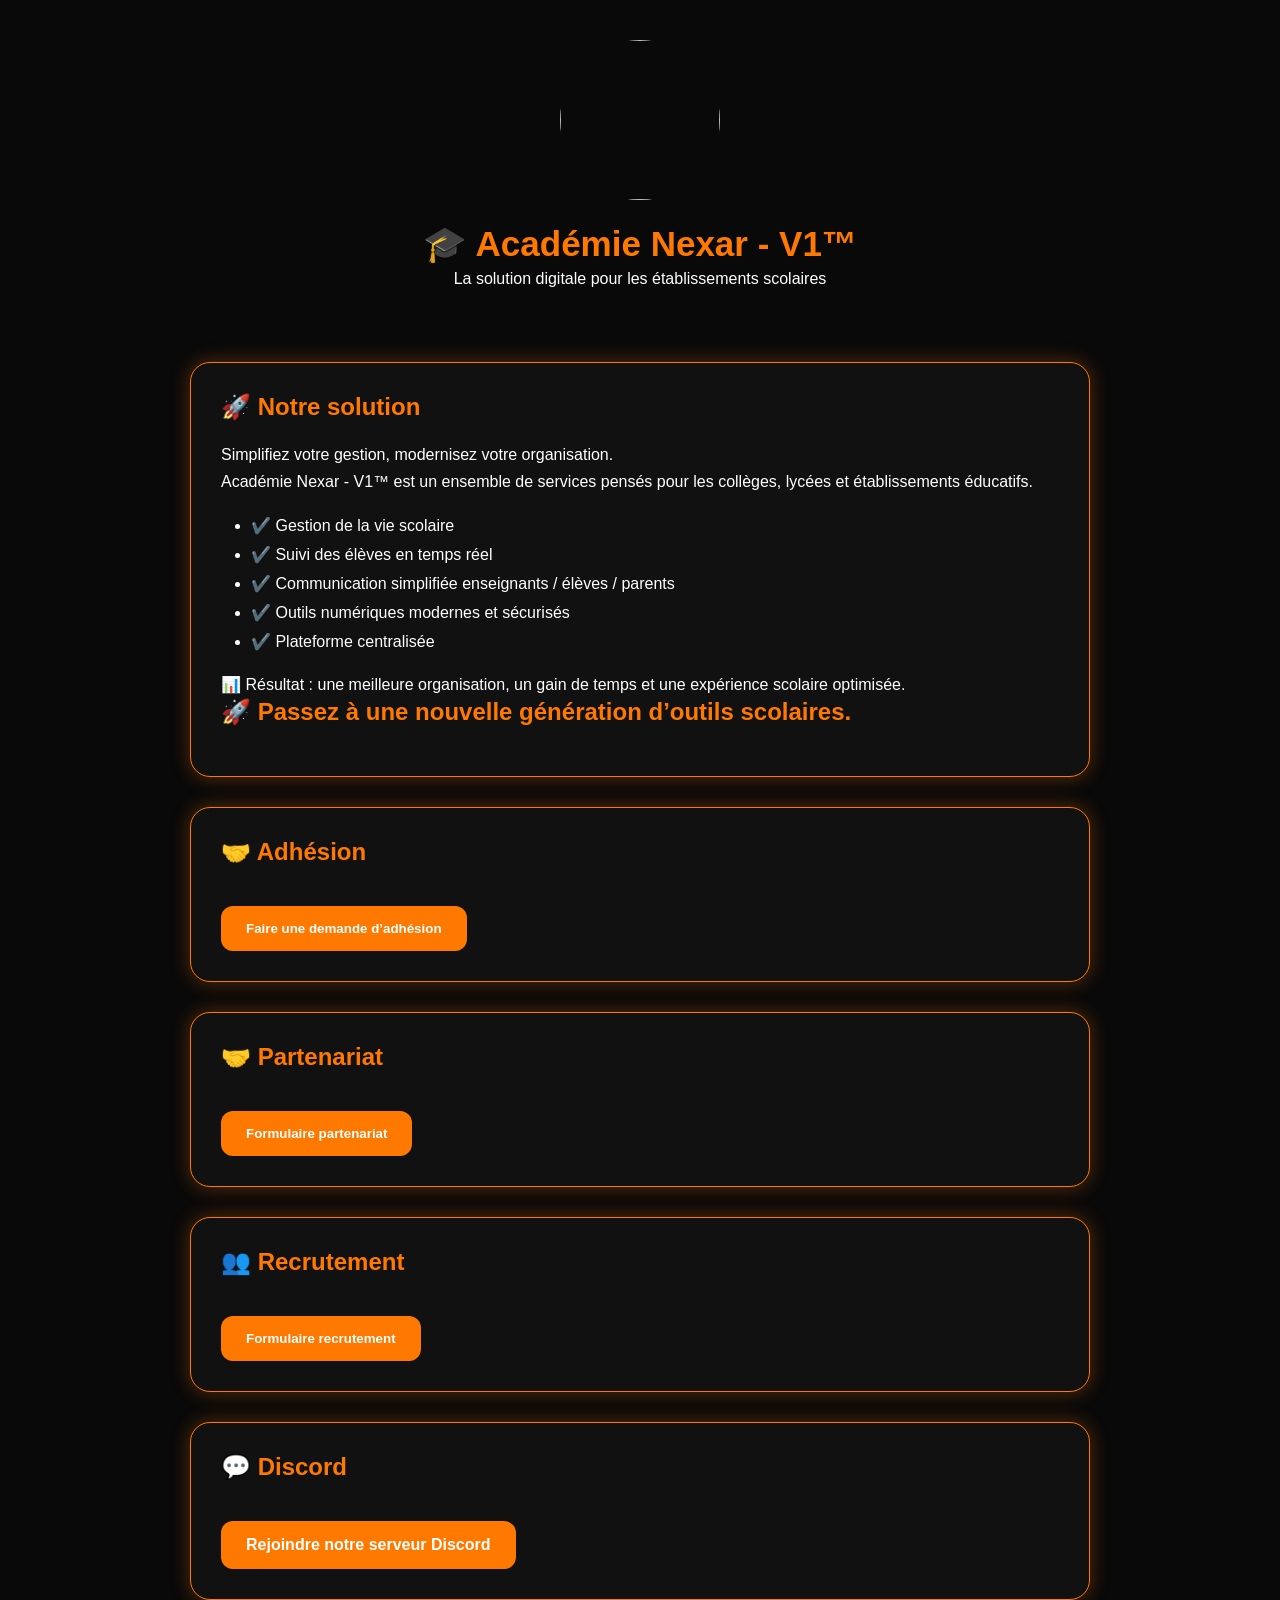
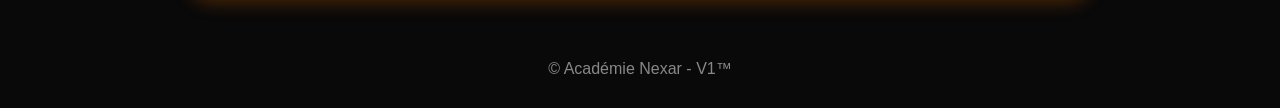
==== index.html @ 2587f5e1 "Add index.html for Académie Nexar website Initial commit of the index.html file for Académie Nexar." ====
<!DOCTYPE html>
<html lang="fr">
<head>
<meta charset="UTF-8">
<meta name="viewport" content="width=device-width, initial-scale=1.0">

<title>Académie Nexar - V1™️</title>

<style>

*{
    margin:0;
    padding:0;
    box-sizing:border-box;
    font-family:Arial, sans-serif;
}

body{
    background:#090909;
    color:white;
}


/* HEADER */

header{
    text-align:center;
    padding:40px 20px;
}

.logo{
    width:160px;
    height:160px;
    object-fit:contain;
    border-radius:50%;
    transition:0.4s;
}

.logo:hover{
    transform:scale(1.1) rotate(5deg);
}

h1{
    color:#ff7900;
    margin-top:20px;
    font-size:35px;
}


/* SECTIONS */

section{
    max-width:900px;
    margin:30px auto;
    background:#111;
    border:1px solid #ff7900;
    border-radius:20px;
    padding:30px;
    box-shadow:0 0 20px #ff790055;
    transition:0.4s;
}

section:hover{
    transform:translateY(-5px);
    box-shadow:0 0 30px #ff7900;
}


h2{
    color:#ff7900;
    margin-bottom:20px;
}


p{
    line-height:1.7;
}


ul{
    margin:20px;
}

li{
    margin:10px;
}


/* BOUTONS */

button,a.btn{
    display:inline-block;
    margin-top:20px;
    background:#ff7900;
    color:white;
    padding:15px 25px;
    border-radius:12px;
    border:none;
    cursor:pointer;
    text-decoration:none;
    font-weight:bold;
    transition:0.3s;
}


button:hover,a.btn:hover{
    background:white;
    color:#ff7900;
    transform:scale(1.05);
}


/* FORMULAIRES */

.formulaire{
    display:none;
    background:#181818;
    padding:25px;
    border-radius:15px;
    margin-top:20px;
}


input,textarea{
    width:100%;
    padding:12px;
    margin:8px 0;
    border-radius:8px;
    border:none;
}


label{
    display:block;
    margin:10px 0;
}


footer{
    text-align:center;
    padding:30px;
    color:#888;
}

</style>

<script>

function ouvrir(id){
    let f=document.getElementById(id);

    if(f.style.display==="block"){
        f.style.display="none";
    }
    else{
        f.style.display="block";
    }
}


</script>

</head>


<body>


<header>

<img class="logo" src="logo.png">

<h1>🎓 Académie Nexar - V1™️</h1>

<p>
La solution digitale pour les établissements scolaires
</p>

</header>



<section>

<h2>🚀 Notre solution</h2>

<p>
Simplifiez votre gestion, modernisez votre organisation.
</p>

<p>
Académie Nexar - V1™️ est un ensemble de services pensés pour les collèges,
lycées et établissements éducatifs.
</p>


<ul>

<li>✔️ Gestion de la vie scolaire</li>

<li>✔️ Suivi des élèves en temps réel</li>

<li>✔️ Communication simplifiée enseignants / élèves / parents</li>

<li>✔️ Outils numériques modernes et sécurisés</li>

<li>✔️ Plateforme centralisée</li>

</ul>


<p>
📊 Résultat : une meilleure organisation, un gain de temps et une expérience scolaire optimisée.
</p>


<h2>
🚀 Passez à une nouvelle génération d’outils scolaires.
</h2>


</section>



<section>

<h2>🤝 Adhésion</h2>

<button onclick="ouvrir('adhesion')">
Faire une demande d’adhésion
</button>


<div id="adhesion" class="formulaire">


<h3>Formulaire d’adhésion</h3>


<label><input type="checkbox"> Avez-vous une équipe de direction complète et mature ?</label>

<label><input type="checkbox"> Le serveur est bien structuré (rôles, salons, catégories) ?</label>

<label><input type="checkbox"> Avez-vous minimum 20 membres hors-bots ?</label>

<label><input type="checkbox"> Êtes-vous prêt à tenir un collège actif ?</label>

<label><input type="checkbox"> Acceptez-vous de signer un contrat ?</label>


<input placeholder="Nom de l’établissement">

<input placeholder="Nom de l’owner">

<input placeholder="Type d’établissement">

<input placeholder="Service souhaité">

<input placeholder="Pseudo Discord">


<button>
Envoyer la demande
</button>


</div>

</section>




<section>

<h2>🤝 Partenariat</h2>


<button onclick="ouvrir('partenariat')">
Formulaire partenariat
</button>


<div id="partenariat" class="formulaire">


<input placeholder="Nom de l’établissement">

<input placeholder="Nombre de membres">

<input placeholder="Type de ping">

<input placeholder="Lien du serveur">

<input placeholder="Pseudo Discord">


<button>
Envoyer
</button>


</div>

</section>




<section>

<h2>👥 Recrutement</h2>


<button onclick="ouvrir('recrutement')">
Formulaire recrutement
</button>


<div id="recrutement" class="formulaire">


<textarea placeholder="Pourquoi notre académie et pas une autre ?"></textarea>


<input placeholder="Poste souhaité">


<textarea placeholder="Vos motivations"></textarea>


<input placeholder="Pseudo Discord">


<label>
<input type="checkbox">
J’accepte de ne pas sans cesse demander "où en est ma demande"
</label>


<button>
Envoyer
</button>


</div>

</section>




<section>

<h2>💬 Discord</h2>

<a class="btn" href="https://discord.gg/2ywmXFAw8h">
Rejoindre notre serveur Discord
</a>


</section>



<footer>

© Académie Nexar - V1™️

</footer>


</body>
</html>
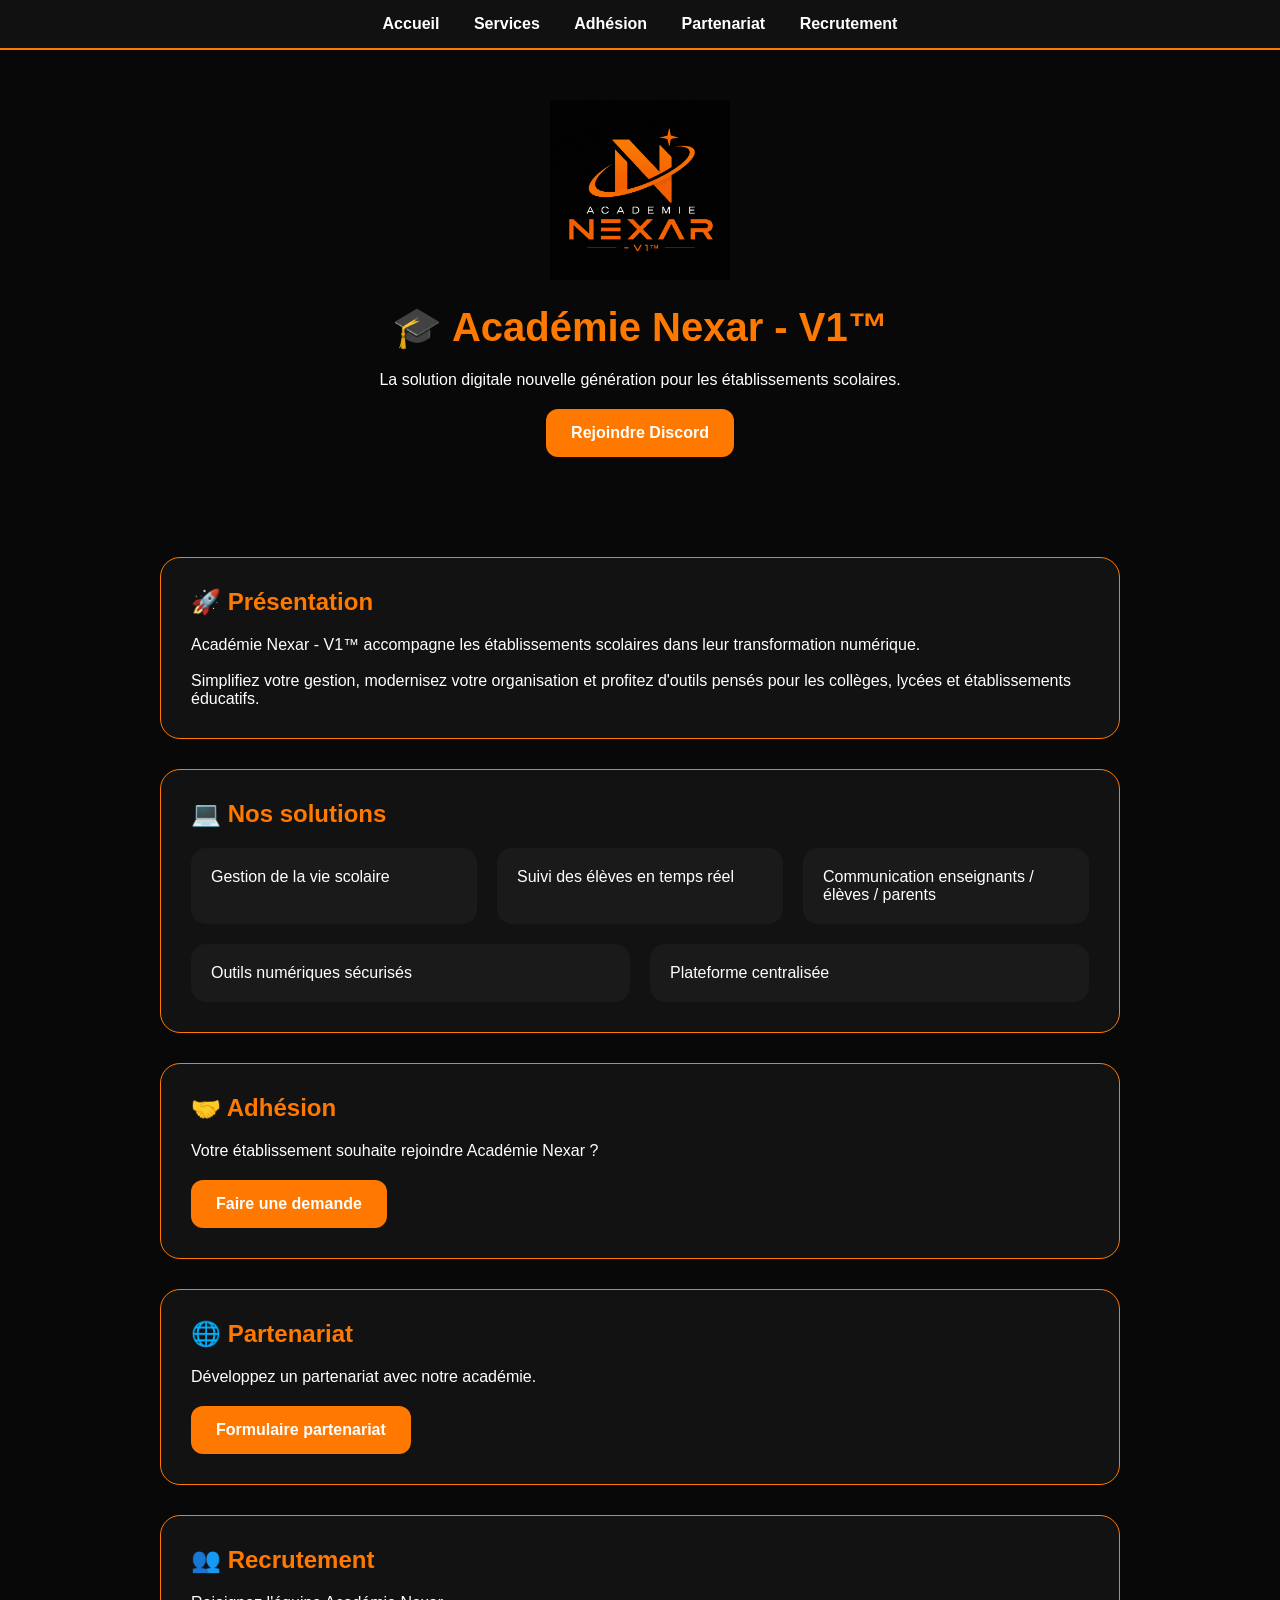
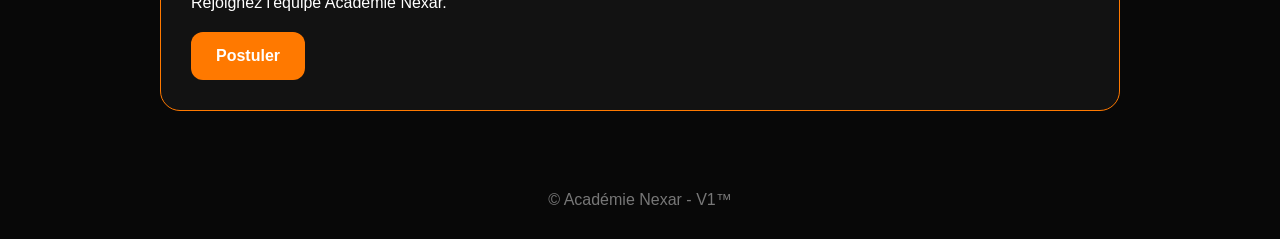
==== commit 01c51a0e: "Update index.html" ====
--- a/index.html
+++ b/index.html
@@ -9,358 +9,394 @@
 <style>
 
 *{
-    margin:0;
-    padding:0;
-    box-sizing:border-box;
-    font-family:Arial, sans-serif;
+margin:0;
+padding:0;
+box-sizing:border-box;
+font-family:Arial, Helvetica, sans-serif;
 }
 
 body{
-    background:#090909;
-    color:white;
-}
+background:#080808;
+color:white;
+}
+
+
+/* NAVIGATION */
+
+nav{
+position:sticky;
+top:0;
+background:#111;
+padding:15px;
+text-align:center;
+border-bottom:2px solid #ff7900;
+z-index:10;
+}
+
+nav a{
+color:white;
+text-decoration:none;
+margin:0 15px;
+font-weight:bold;
+transition:.3s;
+}
+
+nav a:hover{
+color:#ff7900;
+}
+
 
 
 /* HEADER */
 
 header{
-    text-align:center;
-    padding:40px 20px;
-}
+text-align:center;
+padding:50px 20px;
+}
+
 
 .logo{
-    width:160px;
-    height:160px;
-    object-fit:contain;
-    border-radius:50%;
-    transition:0.4s;
-}
+width:180px;
+transition:.4s;
+}
+
 
 .logo:hover{
-    transform:scale(1.1) rotate(5deg);
-}
+transform:scale(1.1) rotate(5deg);
+}
+
 
 h1{
-    color:#ff7900;
-    margin-top:20px;
-    font-size:35px;
-}
-
-
-/* SECTIONS */
-
-section{
-    max-width:900px;
-    margin:30px auto;
-    background:#111;
-    border:1px solid #ff7900;
-    border-radius:20px;
-    padding:30px;
-    box-shadow:0 0 20px #ff790055;
-    transition:0.4s;
-}
-
-section:hover{
-    transform:translateY(-5px);
-    box-shadow:0 0 30px #ff7900;
+color:#ff7900;
+font-size:40px;
+margin:20px;
+}
+
+
+.orange{
+color:#ff7900;
+}
+
+
+
+/* BLOCS */
+
+
+.container{
+max-width:1000px;
+margin:auto;
+padding:20px;
+}
+
+
+.card{
+
+background:#121212;
+border:1px solid #ff7900;
+border-radius:20px;
+padding:30px;
+margin:30px 0;
+transition:.4s;
+
+}
+
+
+.card:hover{
+
+transform:translateY(-8px);
+box-shadow:0 0 25px #ff7900;
+
 }
 
 
 h2{
-    color:#ff7900;
-    margin-bottom:20px;
-}
-
-
-p{
-    line-height:1.7;
+
+color:#ff7900;
+margin-bottom:20px;
+
 }
 
 
 ul{
-    margin:20px;
-}
+
+margin-left:20px;
+
+}
+
 
 li{
-    margin:10px;
-}
+
+margin:12px;
+
+}
+
+
+
+/* SERVICES */
+
+.services{
+
+display:flex;
+flex-wrap:wrap;
+gap:20px;
+
+}
+
+
+.service{
+
+flex:1;
+min-width:220px;
+background:#1a1a1a;
+padding:20px;
+border-radius:15px;
+transition:.3s;
+
+}
+
+
+.service:hover{
+
+background:#ff7900;
+color:white;
+transform:scale(1.05);
+
+}
+
 
 
 /* BOUTONS */
 
-button,a.btn{
-    display:inline-block;
-    margin-top:20px;
-    background:#ff7900;
-    color:white;
-    padding:15px 25px;
-    border-radius:12px;
-    border:none;
-    cursor:pointer;
-    text-decoration:none;
-    font-weight:bold;
-    transition:0.3s;
-}
-
-
-button:hover,a.btn:hover{
-    background:white;
-    color:#ff7900;
-    transform:scale(1.05);
-}
-
-
-/* FORMULAIRES */
-
-.formulaire{
-    display:none;
-    background:#181818;
-    padding:25px;
-    border-radius:15px;
-    margin-top:20px;
-}
-
-
-input,textarea{
-    width:100%;
-    padding:12px;
-    margin:8px 0;
-    border-radius:8px;
-    border:none;
-}
-
-
-label{
-    display:block;
-    margin:10px 0;
-}
+.btn{
+
+display:inline-block;
+background:#ff7900;
+color:white;
+padding:15px 25px;
+border-radius:12px;
+text-decoration:none;
+margin-top:20px;
+font-weight:bold;
+transition:.3s;
+
+}
+
+
+.btn:hover{
+
+background:white;
+color:#ff7900;
+transform:scale(1.08);
+
+}
+
 
 
 footer{
-    text-align:center;
-    padding:30px;
-    color:#888;
-}
+
+text-align:center;
+padding:30px;
+color:#777;
+
+}
+
 
 </style>
 
-<script>
-
-function ouvrir(id){
-    let f=document.getElementById(id);
-
-    if(f.style.display==="block"){
-        f.style.display="none";
-    }
-    else{
-        f.style.display="block";
-    }
-}
-
-
-</script>
-
 </head>
 
 
 <body>
 
 
-<header>
+<nav>
+
+<a href="#accueil">Accueil</a>
+
+<a href="#services">Services</a>
+
+<a href="#adhesion">Adhésion</a>
+
+<a href="#partenariat">Partenariat</a>
+
+<a href="#recrutement">Recrutement</a>
+
+</nav>
+
+
+
+<header id="accueil">
+
 
 <img class="logo" src="logo.png">
 
-<h1>🎓 Académie Nexar - V1™️</h1>
-
-<p>
-La solution digitale pour les établissements scolaires
-</p>
+
+<h1>
+🎓 Académie Nexar - V1™️
+</h1>
+
+
+<p>
+La solution digitale nouvelle génération pour les établissements scolaires.
+</p>
+
+
+<a class="btn" href="https://discord.gg/2ywmXFAw8h">
+Rejoindre Discord
+</a>
+
 
 </header>
 
 
 
-<section>
-
-<h2>🚀 Notre solution</h2>
-
-<p>
-Simplifiez votre gestion, modernisez votre organisation.
-</p>
-
-<p>
-Académie Nexar - V1™️ est un ensemble de services pensés pour les collèges,
-lycées et établissements éducatifs.
-</p>
-
-
-<ul>
-
-<li>✔️ Gestion de la vie scolaire</li>
-
-<li>✔️ Suivi des élèves en temps réel</li>
-
-<li>✔️ Communication simplifiée enseignants / élèves / parents</li>
-
-<li>✔️ Outils numériques modernes et sécurisés</li>
-
-<li>✔️ Plateforme centralisée</li>
-
-</ul>
-
-
-<p>
-📊 Résultat : une meilleure organisation, un gain de temps et une expérience scolaire optimisée.
-</p>
+<div class="container">
+
+
+
+<section class="card">
 
 
 <h2>
-🚀 Passez à une nouvelle génération d’outils scolaires.
+🚀 Présentation
 </h2>
 
 
+<p>
+Académie Nexar - V1™️ accompagne les établissements scolaires
+dans leur transformation numérique.
+</p>
+
+<br>
+
+<p>
+Simplifiez votre gestion, modernisez votre organisation et profitez
+d'outils pensés pour les collèges, lycées et établissements éducatifs.
+</p>
+
+
 </section>
 
 
 
-<section>
-
-<h2>🤝 Adhésion</h2>
-
-<button onclick="ouvrir('adhesion')">
-Faire une demande d’adhésion
-</button>
-
-
-<div id="adhesion" class="formulaire">
-
-
-<h3>Formulaire d’adhésion</h3>
-
-
-<label><input type="checkbox"> Avez-vous une équipe de direction complète et mature ?</label>
-
-<label><input type="checkbox"> Le serveur est bien structuré (rôles, salons, catégories) ?</label>
-
-<label><input type="checkbox"> Avez-vous minimum 20 membres hors-bots ?</label>
-
-<label><input type="checkbox"> Êtes-vous prêt à tenir un collège actif ?</label>
-
-<label><input type="checkbox"> Acceptez-vous de signer un contrat ?</label>
-
-
-<input placeholder="Nom de l’établissement">
-
-<input placeholder="Nom de l’owner">
-
-<input placeholder="Type d’établissement">
-
-<input placeholder="Service souhaité">
-
-<input placeholder="Pseudo Discord">
-
-
-<button>
-Envoyer la demande
-</button>
-
-
-</div>
+
+
+<section class="card" id="services">
+
+
+<h2>
+💻 Nos solutions
+</h2>
+
+
+<div class="services">
+
+
+<div class="service">
+Gestion de la vie scolaire
+</div>
+
+
+<div class="service">
+Suivi des élèves en temps réel
+</div>
+
+
+<div class="service">
+Communication enseignants / élèves / parents
+</div>
+
+
+<div class="service">
+Outils numériques sécurisés
+</div>
+
+
+<div class="service">
+Plateforme centralisée
+</div>
+
+
+</div>
+
 
 </section>
 
 
 
 
-<section>
-
-<h2>🤝 Partenariat</h2>
-
-
-<button onclick="ouvrir('partenariat')">
+
+<section class="card" id="adhesion">
+
+
+<h2>
+🤝 Adhésion
+</h2>
+
+
+<p>
+Votre établissement souhaite rejoindre Académie Nexar ?
+</p>
+
+
+<a class="btn" href="#">
+Faire une demande
+</a>
+
+
+</section>
+
+
+
+
+
+<section class="card" id="partenariat">
+
+
+<h2>
+🌐 Partenariat
+</h2>
+
+
+<p>
+Développez un partenariat avec notre académie.
+</p>
+
+
+<a class="btn" href="#">
 Formulaire partenariat
-</button>
-
-
-<div id="partenariat" class="formulaire">
-
-
-<input placeholder="Nom de l’établissement">
-
-<input placeholder="Nombre de membres">
-
-<input placeholder="Type de ping">
-
-<input placeholder="Lien du serveur">
-
-<input placeholder="Pseudo Discord">
-
-
-<button>
-Envoyer
-</button>
-
-
-</div>
+</a>
+
 
 </section>
 
 
 
 
-<section>
-
-<h2>👥 Recrutement</h2>
-
-
-<button onclick="ouvrir('recrutement')">
-Formulaire recrutement
-</button>
-
-
-<div id="recrutement" class="formulaire">
-
-
-<textarea placeholder="Pourquoi notre académie et pas une autre ?"></textarea>
-
-
-<input placeholder="Poste souhaité">
-
-
-<textarea placeholder="Vos motivations"></textarea>
-
-
-<input placeholder="Pseudo Discord">
-
-
-<label>
-<input type="checkbox">
-J’accepte de ne pas sans cesse demander "où en est ma demande"
-</label>
-
-
-<button>
-Envoyer
-</button>
-
-
-</div>
+
+<section class="card" id="recrutement">
+
+
+<h2>
+👥 Recrutement
+</h2>
+
+
+<p>
+Rejoignez l'équipe Académie Nexar.
+</p>
+
+
+<a class="btn" href="#">
+Postuler
+</a>
+
 
 </section>
 
 
 
-
-<section>
-
-<h2>💬 Discord</h2>
-
-<a class="btn" href="https://discord.gg/2ywmXFAw8h">
-Rejoindre notre serveur Discord
-</a>
-
-
-</section>
+</div>
 
 
 
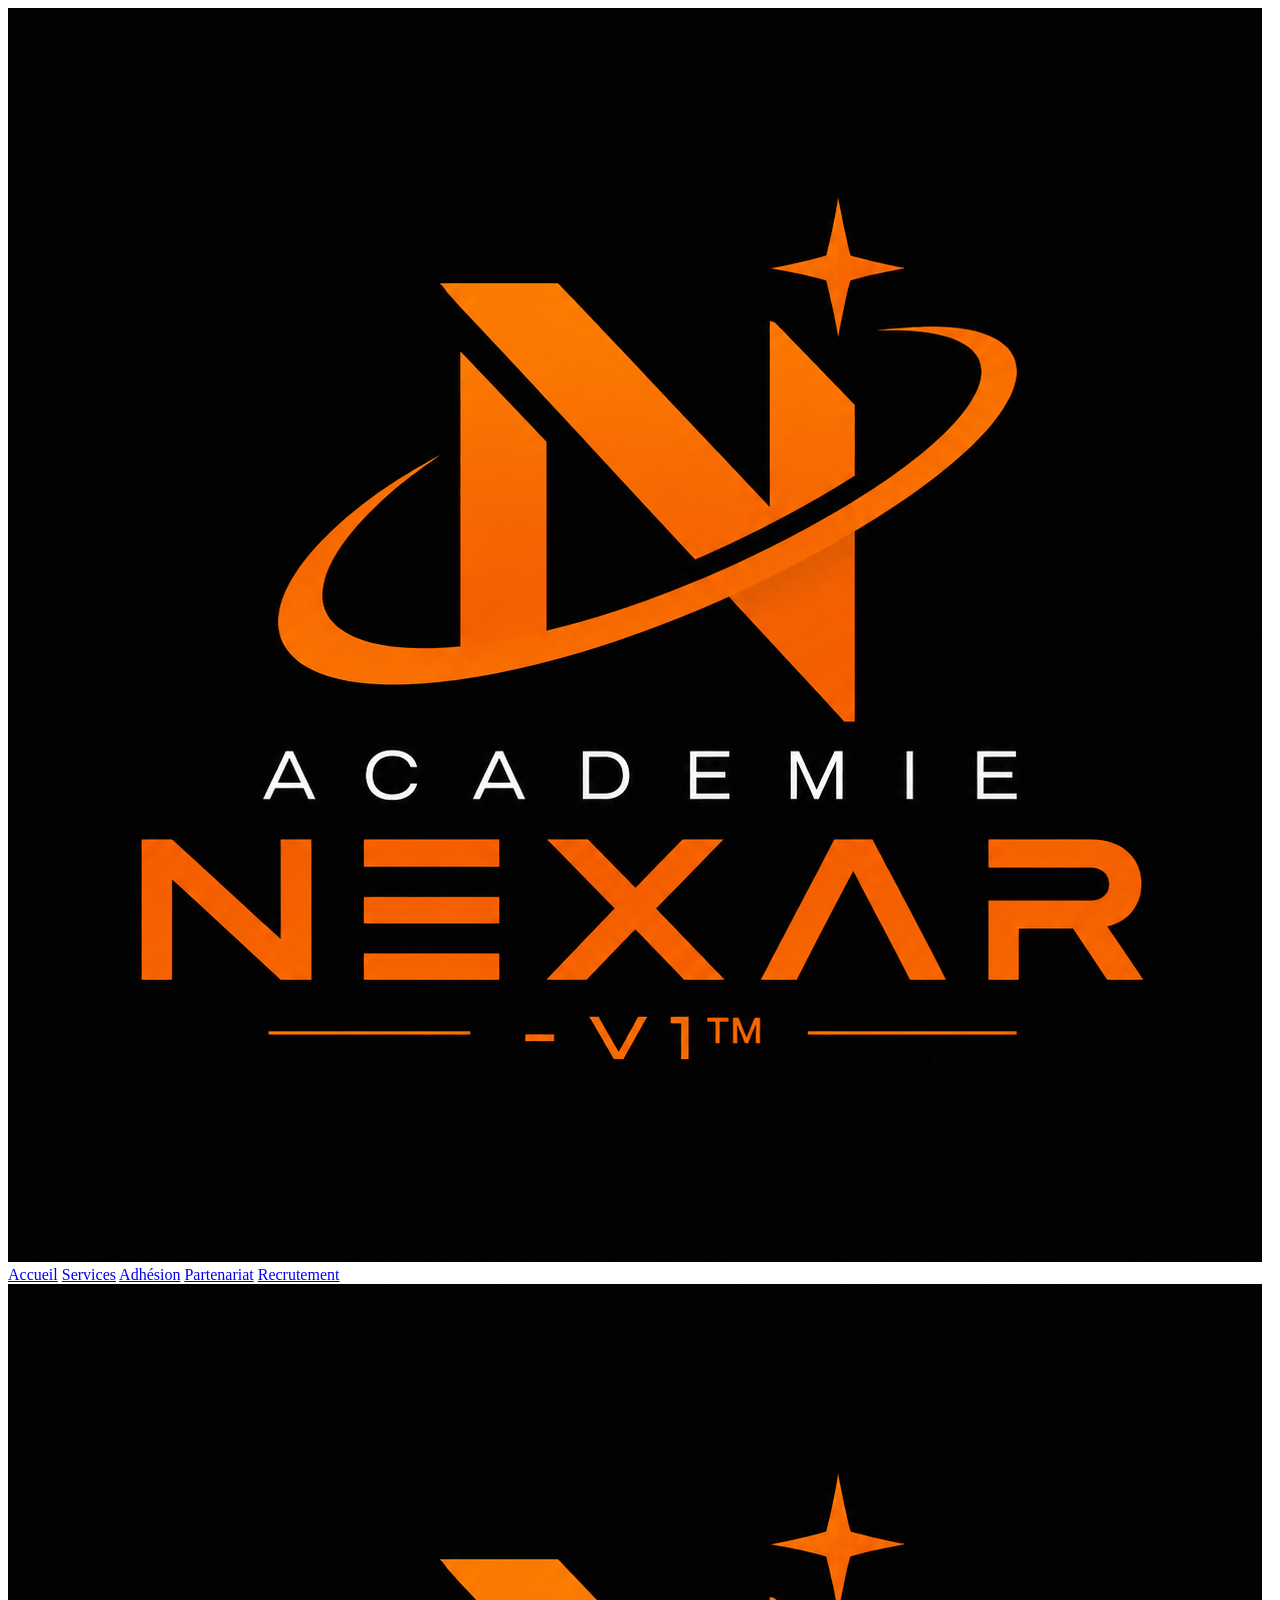
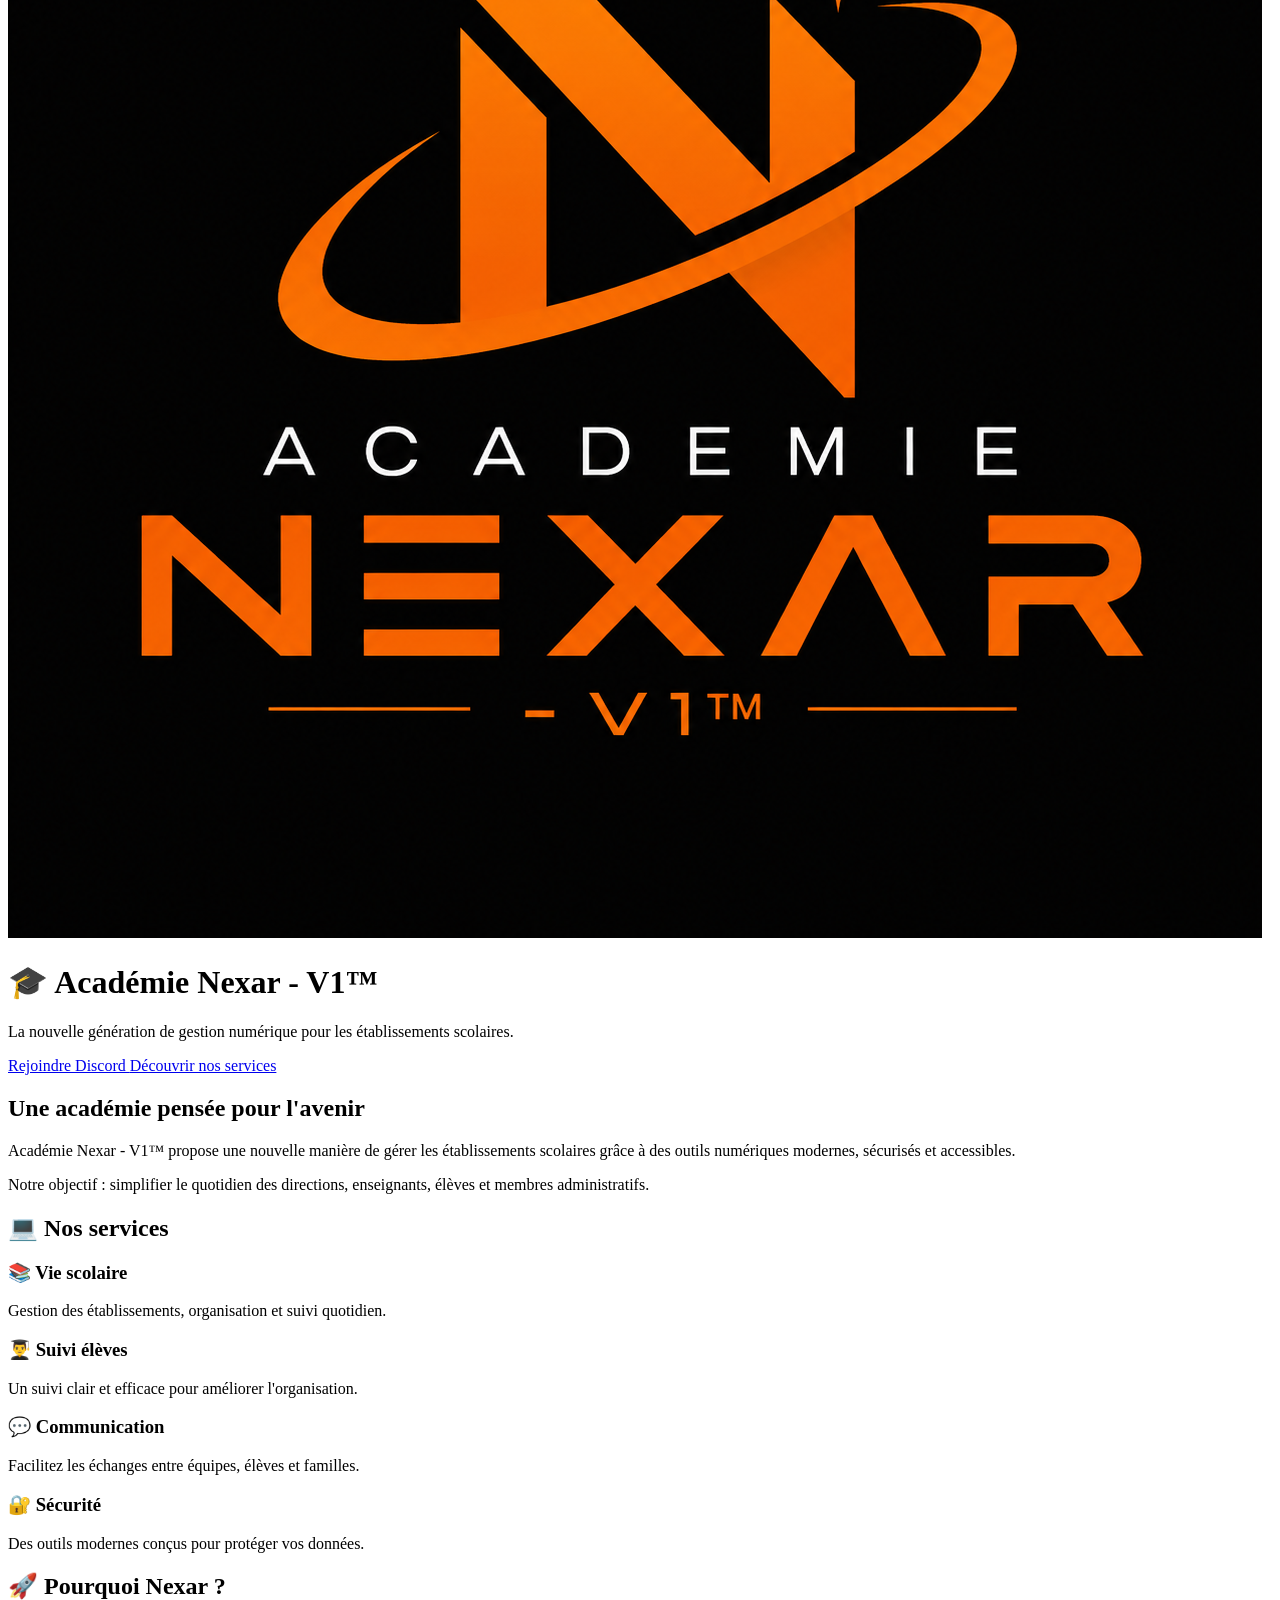
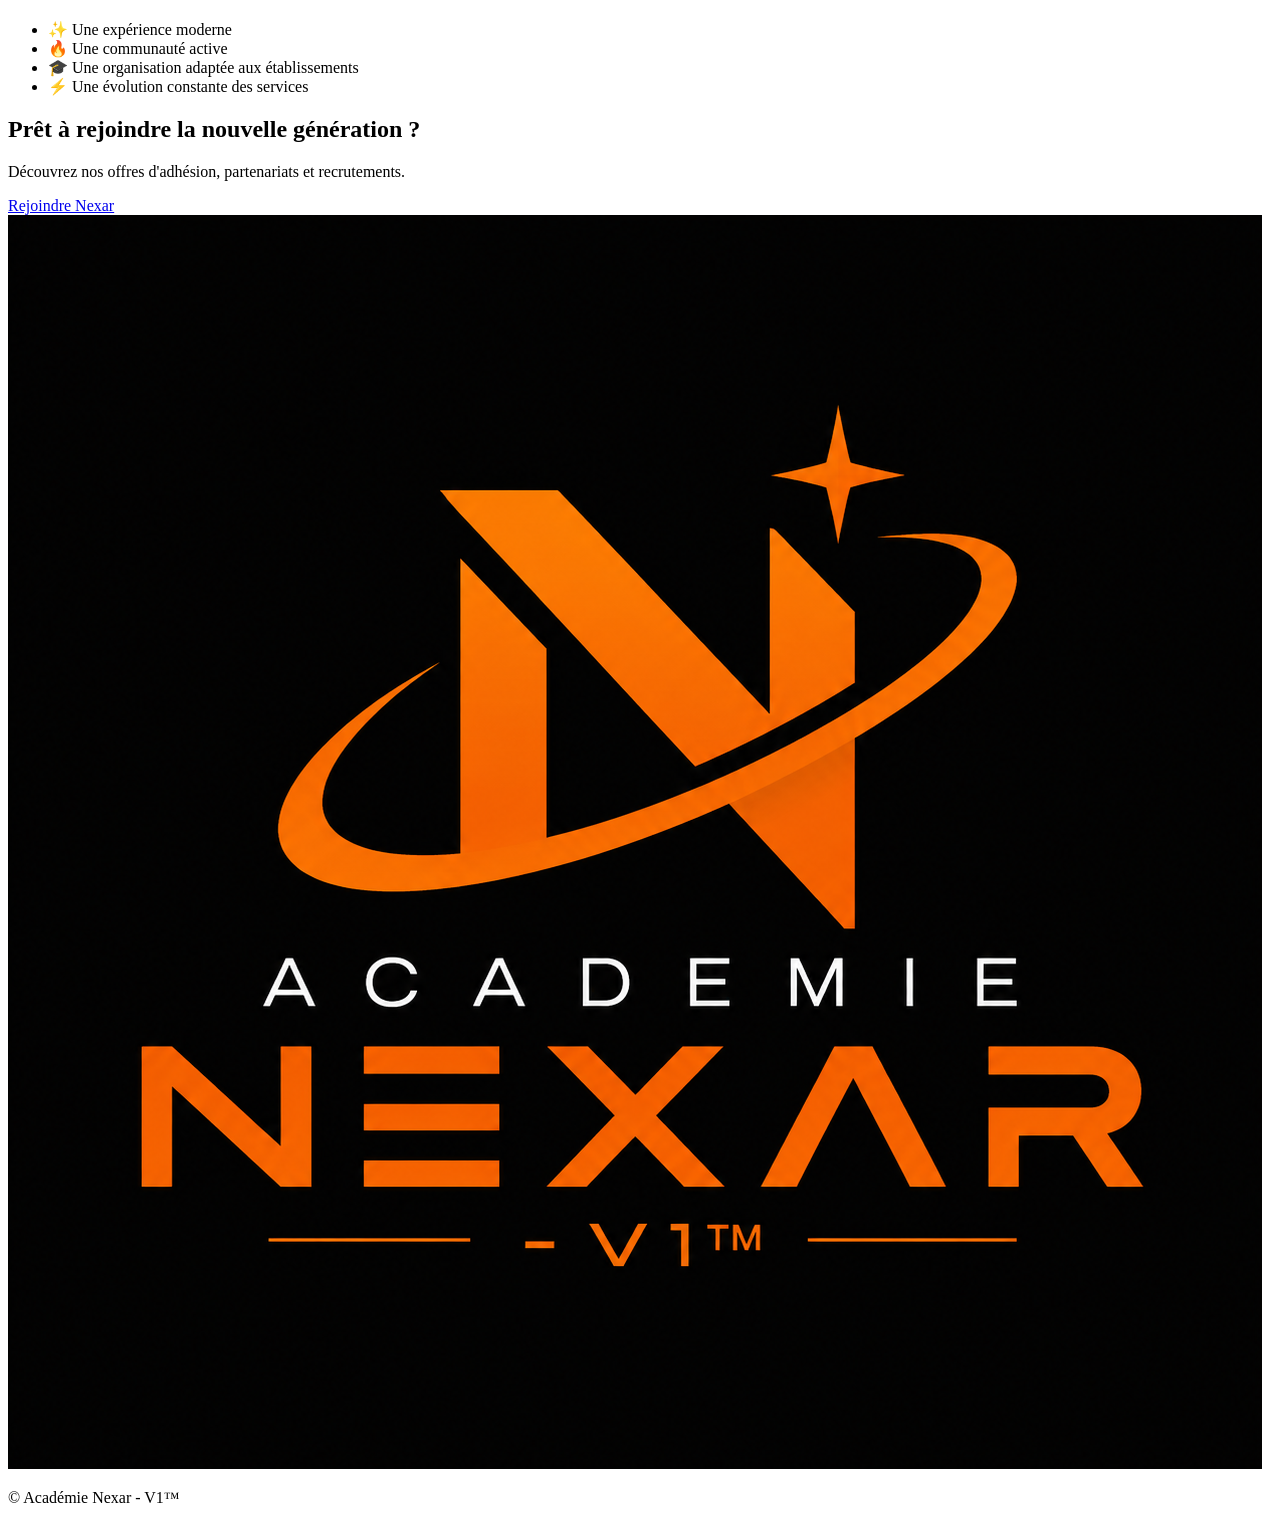
==== commit 59d87169: "Update index.html" ====
--- a/index.html
+++ b/index.html
@@ -1,207 +1,14 @@
 <!DOCTYPE html>
 <html lang="fr">
+
 <head>
+
 <meta charset="UTF-8">
 <meta name="viewport" content="width=device-width, initial-scale=1.0">
 
 <title>Académie Nexar - V1™️</title>
 
-<style>
-
-*{
-margin:0;
-padding:0;
-box-sizing:border-box;
-font-family:Arial, Helvetica, sans-serif;
-}
-
-body{
-background:#080808;
-color:white;
-}
-
-
-/* NAVIGATION */
-
-nav{
-position:sticky;
-top:0;
-background:#111;
-padding:15px;
-text-align:center;
-border-bottom:2px solid #ff7900;
-z-index:10;
-}
-
-nav a{
-color:white;
-text-decoration:none;
-margin:0 15px;
-font-weight:bold;
-transition:.3s;
-}
-
-nav a:hover{
-color:#ff7900;
-}
-
-
-
-/* HEADER */
-
-header{
-text-align:center;
-padding:50px 20px;
-}
-
-
-.logo{
-width:180px;
-transition:.4s;
-}
-
-
-.logo:hover{
-transform:scale(1.1) rotate(5deg);
-}
-
-
-h1{
-color:#ff7900;
-font-size:40px;
-margin:20px;
-}
-
-
-.orange{
-color:#ff7900;
-}
-
-
-
-/* BLOCS */
-
-
-.container{
-max-width:1000px;
-margin:auto;
-padding:20px;
-}
-
-
-.card{
-
-background:#121212;
-border:1px solid #ff7900;
-border-radius:20px;
-padding:30px;
-margin:30px 0;
-transition:.4s;
-
-}
-
-
-.card:hover{
-
-transform:translateY(-8px);
-box-shadow:0 0 25px #ff7900;
-
-}
-
-
-h2{
-
-color:#ff7900;
-margin-bottom:20px;
-
-}
-
-
-ul{
-
-margin-left:20px;
-
-}
-
-
-li{
-
-margin:12px;
-
-}
-
-
-
-/* SERVICES */
-
-.services{
-
-display:flex;
-flex-wrap:wrap;
-gap:20px;
-
-}
-
-
-.service{
-
-flex:1;
-min-width:220px;
-background:#1a1a1a;
-padding:20px;
-border-radius:15px;
-transition:.3s;
-
-}
-
-
-.service:hover{
-
-background:#ff7900;
-color:white;
-transform:scale(1.05);
-
-}
-
-
-
-/* BOUTONS */
-
-.btn{
-
-display:inline-block;
-background:#ff7900;
-color:white;
-padding:15px 25px;
-border-radius:12px;
-text-decoration:none;
-margin-top:20px;
-font-weight:bold;
-transition:.3s;
-
-}
-
-
-.btn:hover{
-
-background:white;
-color:#ff7900;
-transform:scale(1.08);
-
-}
-
-
-
-footer{
-
-text-align:center;
-padding:30px;
-color:#777;
-
-}
-
-
-</style>
+<link rel="stylesheet" href="style.css">
 
 </head>
 
@@ -209,203 +16,270 @@
 <body>
 
 
+<div class="background"></div>
+
+
+
 <nav>
 
-<a href="#accueil">Accueil</a>
-
+<div class="nav-logo">
+<img src="logo.png">
+</div>
+
+
+<div class="links">
+
+<a href="index.html">Accueil</a>
 <a href="#services">Services</a>
-
-<a href="#adhesion">Adhésion</a>
-
-<a href="#partenariat">Partenariat</a>
-
-<a href="#recrutement">Recrutement</a>
+<a href="adhesion.html">Adhésion</a>
+<a href="partenariat.html">Partenariat</a>
+<a href="recrutement.html">Recrutement</a>
+
+</div>
 
 </nav>
 
 
 
-<header id="accueil">
-
-
-<img class="logo" src="logo.png">
+
+<header class="hero">
+
+
+<img class="main-logo" src="logo.png">
 
 
 <h1>
-🎓 Académie Nexar - V1™️
+🎓 Académie <span>Nexar</span> - V1™️
 </h1>
 
 
 <p>
-La solution digitale nouvelle génération pour les établissements scolaires.
-</p>
-
-
-<a class="btn" href="https://discord.gg/2ywmXFAw8h">
+La nouvelle génération de gestion numérique pour les établissements scolaires.
+</p>
+
+
+<div class="buttons">
+
+<a href="https://discord.gg/2ywmXFAw8h" class="button">
 Rejoindre Discord
 </a>
 
 
+<a href="#services" class="button second">
+Découvrir nos services
+</a>
+
+
+</div>
+
+
 </header>
 
 
 
-<div class="container">
-
-
-
-<section class="card">
-
-
-<h2>
-🚀 Présentation
-</h2>
-
-
-<p>
-Académie Nexar - V1™️ accompagne les établissements scolaires
-dans leur transformation numérique.
-</p>
-
-<br>
-
-<p>
-Simplifiez votre gestion, modernisez votre organisation et profitez
-d'outils pensés pour les collèges, lycées et établissements éducatifs.
-</p>
-
-
-</section>
-
-
-
-
-
-<section class="card" id="services">
-
-
-<h2>
-💻 Nos solutions
-</h2>
-
-
-<div class="services">
-
-
-<div class="service">
-Gestion de la vie scolaire
-</div>
-
-
-<div class="service">
-Suivi des élèves en temps réel
-</div>
-
-
-<div class="service">
-Communication enseignants / élèves / parents
-</div>
-
-
-<div class="service">
-Outils numériques sécurisés
-</div>
-
-
-<div class="service">
-Plateforme centralisée
-</div>
-
-
-</div>
-
-
-</section>
-
-
-
-
-
-<section class="card" id="adhesion">
-
-
-<h2>
-🤝 Adhésion
-</h2>
-
-
-<p>
-Votre établissement souhaite rejoindre Académie Nexar ?
-</p>
-
-
-<a class="btn" href="#">
-Faire une demande
+
+
+<section class="presentation reveal">
+
+
+<h2>
+Une académie pensée pour l'avenir
+</h2>
+
+
+<p>
+
+Académie Nexar - V1™️ propose une nouvelle manière
+de gérer les établissements scolaires grâce à des outils numériques modernes,
+sécurisés et accessibles.
+
+</p>
+
+
+<p>
+
+Notre objectif : simplifier le quotidien des directions,
+enseignants, élèves et membres administratifs.
+
+</p>
+
+
+</section>
+
+
+
+
+
+
+
+<section id="services" class="services">
+
+
+<h2>
+💻 Nos services
+</h2>
+
+
+
+<div class="cards">
+
+
+
+<div class="card reveal">
+
+<h3>
+📚 Vie scolaire
+</h3>
+
+<p>
+Gestion des établissements, organisation et suivi quotidien.
+</p>
+
+</div>
+
+
+
+<div class="card reveal">
+
+<h3>
+👨‍🎓 Suivi élèves
+</h3>
+
+<p>
+Un suivi clair et efficace pour améliorer l'organisation.
+</p>
+
+</div>
+
+
+
+
+<div class="card reveal">
+
+<h3>
+💬 Communication
+</h3>
+
+<p>
+Facilitez les échanges entre équipes, élèves et familles.
+</p>
+
+</div>
+
+
+
+
+
+<div class="card reveal">
+
+<h3>
+🔐 Sécurité
+</h3>
+
+<p>
+Des outils modernes conçus pour protéger vos données.
+</p>
+
+</div>
+
+
+
+
+
+</div>
+
+
+</section>
+
+
+
+
+
+
+
+<section class="why reveal">
+
+
+<h2>
+🚀 Pourquoi Nexar ?
+</h2>
+
+
+<ul>
+
+<li>✨ Une expérience moderne</li>
+
+<li>🔥 Une communauté active</li>
+
+<li>🎓 Une organisation adaptée aux établissements</li>
+
+<li>⚡ Une évolution constante des services</li>
+
+</ul>
+
+
+</section>
+
+
+
+
+
+
+
+
+<section class="join reveal">
+
+
+<h2>
+Prêt à rejoindre la nouvelle génération ?
+</h2>
+
+
+<p>
+Découvrez nos offres d'adhésion, partenariats et recrutements.
+</p>
+
+
+<div>
+
+
+<a class="button" href="adhesion.html">
+Rejoindre Nexar
 </a>
 
 
-</section>
-
-
-
-
-
-<section class="card" id="partenariat">
-
-
-<h2>
-🌐 Partenariat
-</h2>
-
-
-<p>
-Développez un partenariat avec notre académie.
-</p>
-
-
-<a class="btn" href="#">
-Formulaire partenariat
-</a>
-
-
-</section>
-
-
-
-
-
-<section class="card" id="recrutement">
-
-
-<h2>
-👥 Recrutement
-</h2>
-
-
-<p>
-Rejoignez l'équipe Académie Nexar.
-</p>
-
-
-<a class="btn" href="#">
-Postuler
-</a>
-
-
-</section>
-
-
-
-</div>
+</div>
+
+
+</section>
+
+
+
+
 
 
 
 <footer>
 
+
+<img src="logo.png">
+
+
+<p>
 © Académie Nexar - V1™️
+</p>
+
 
 </footer>
 
 
+
+
+
+
+<script src="script.js"></script>
+
+
 </body>
+
 </html>
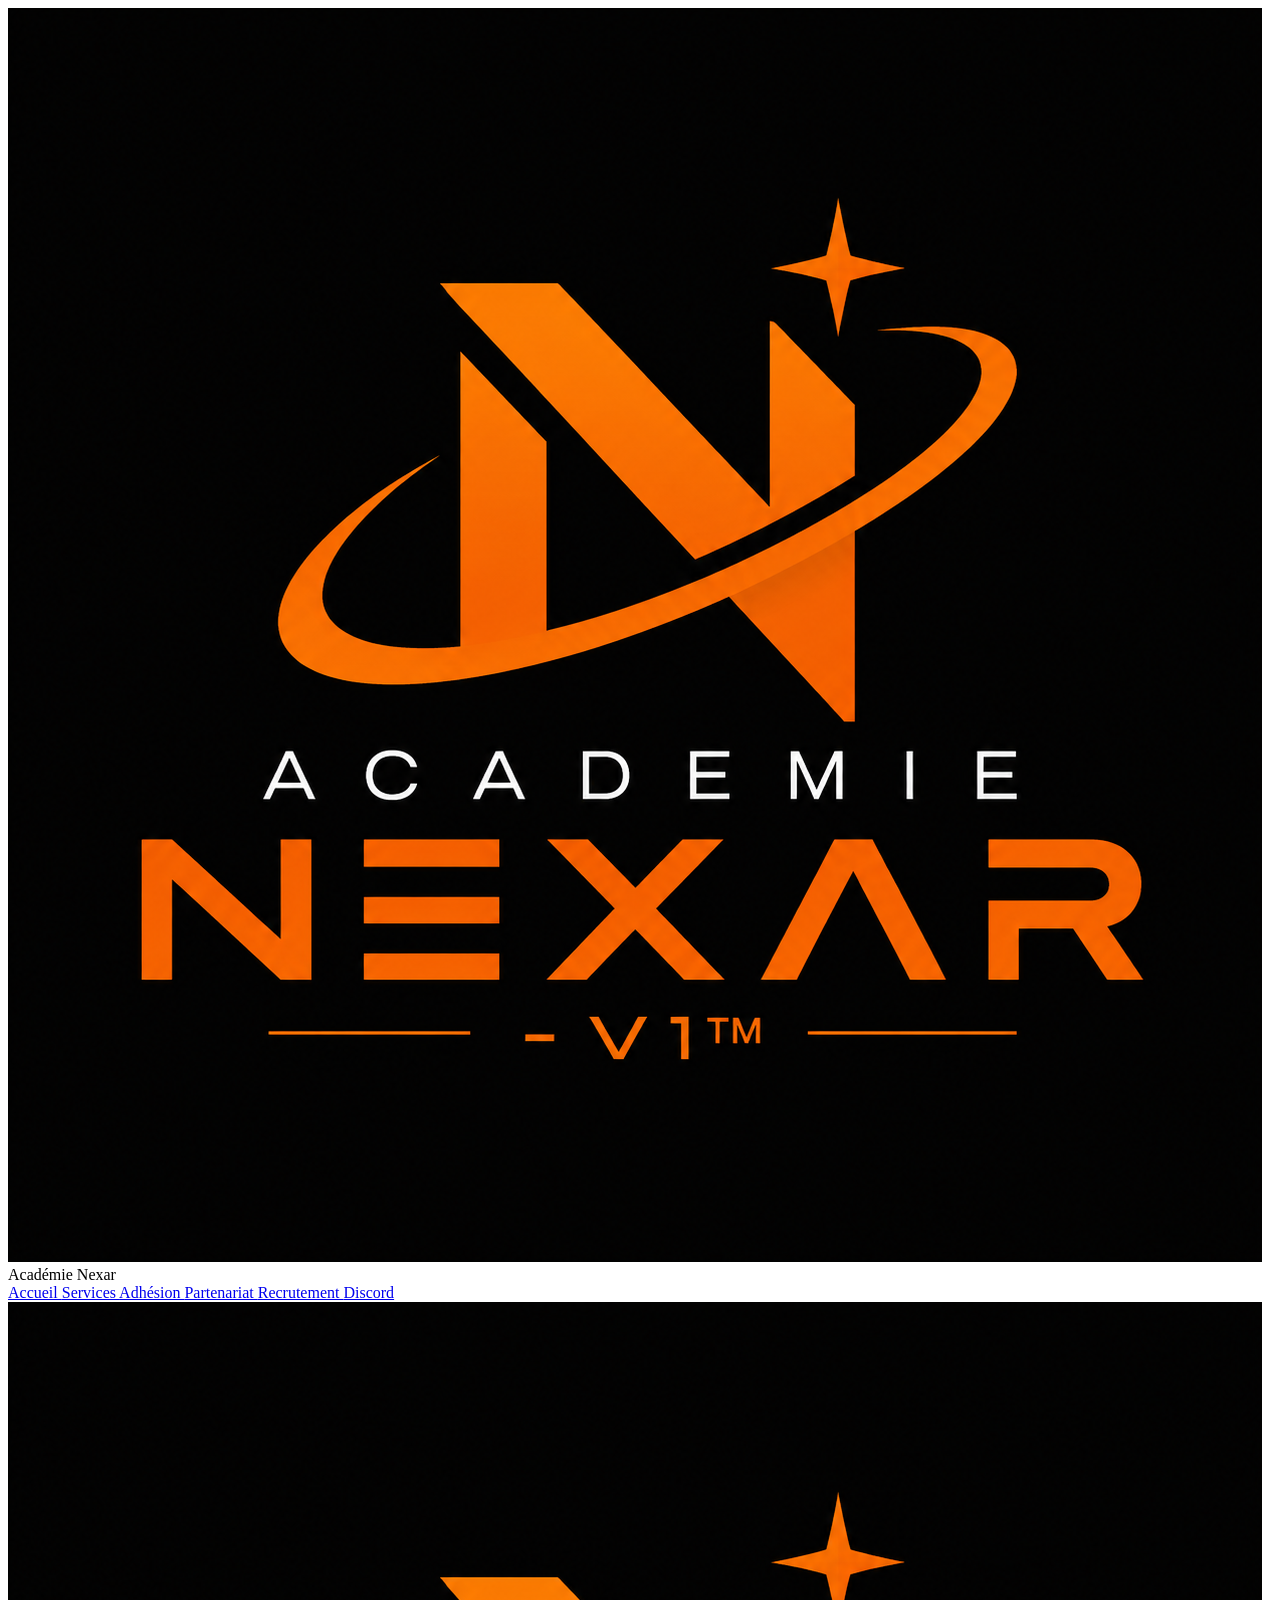
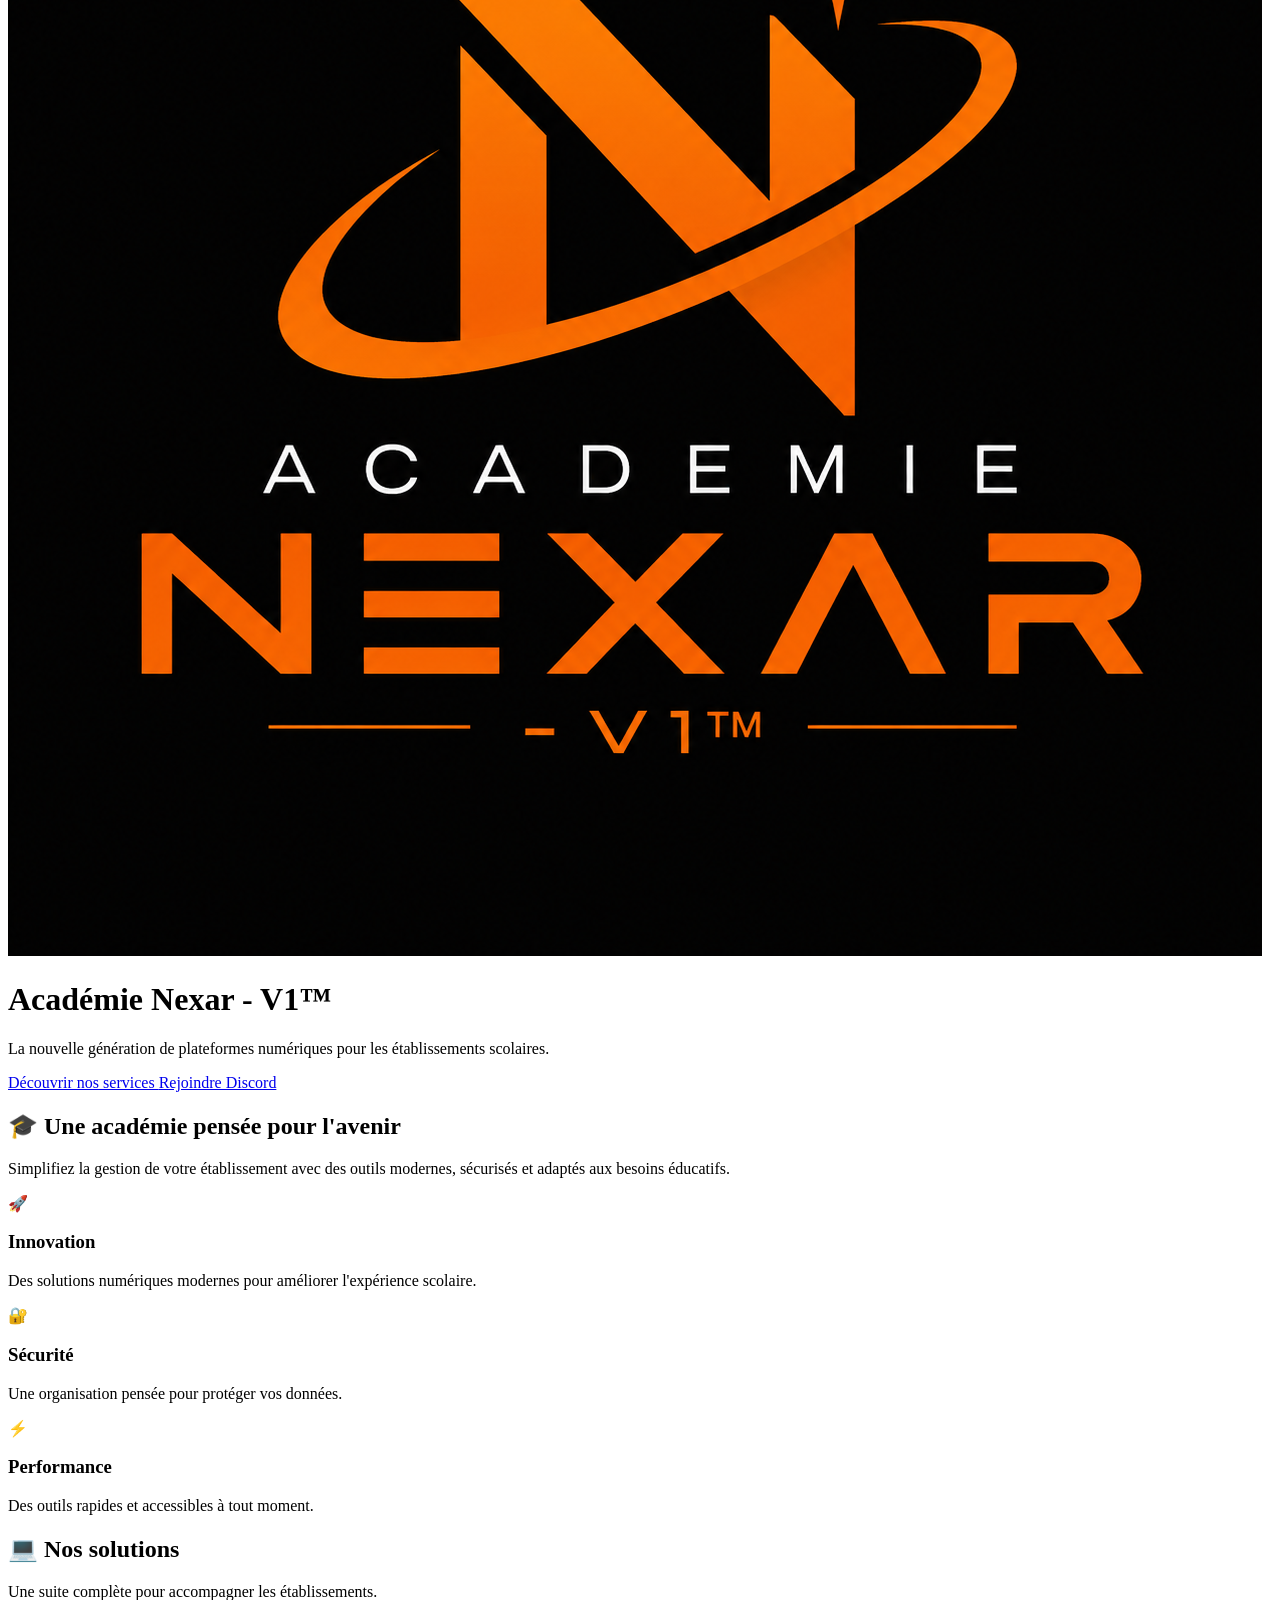
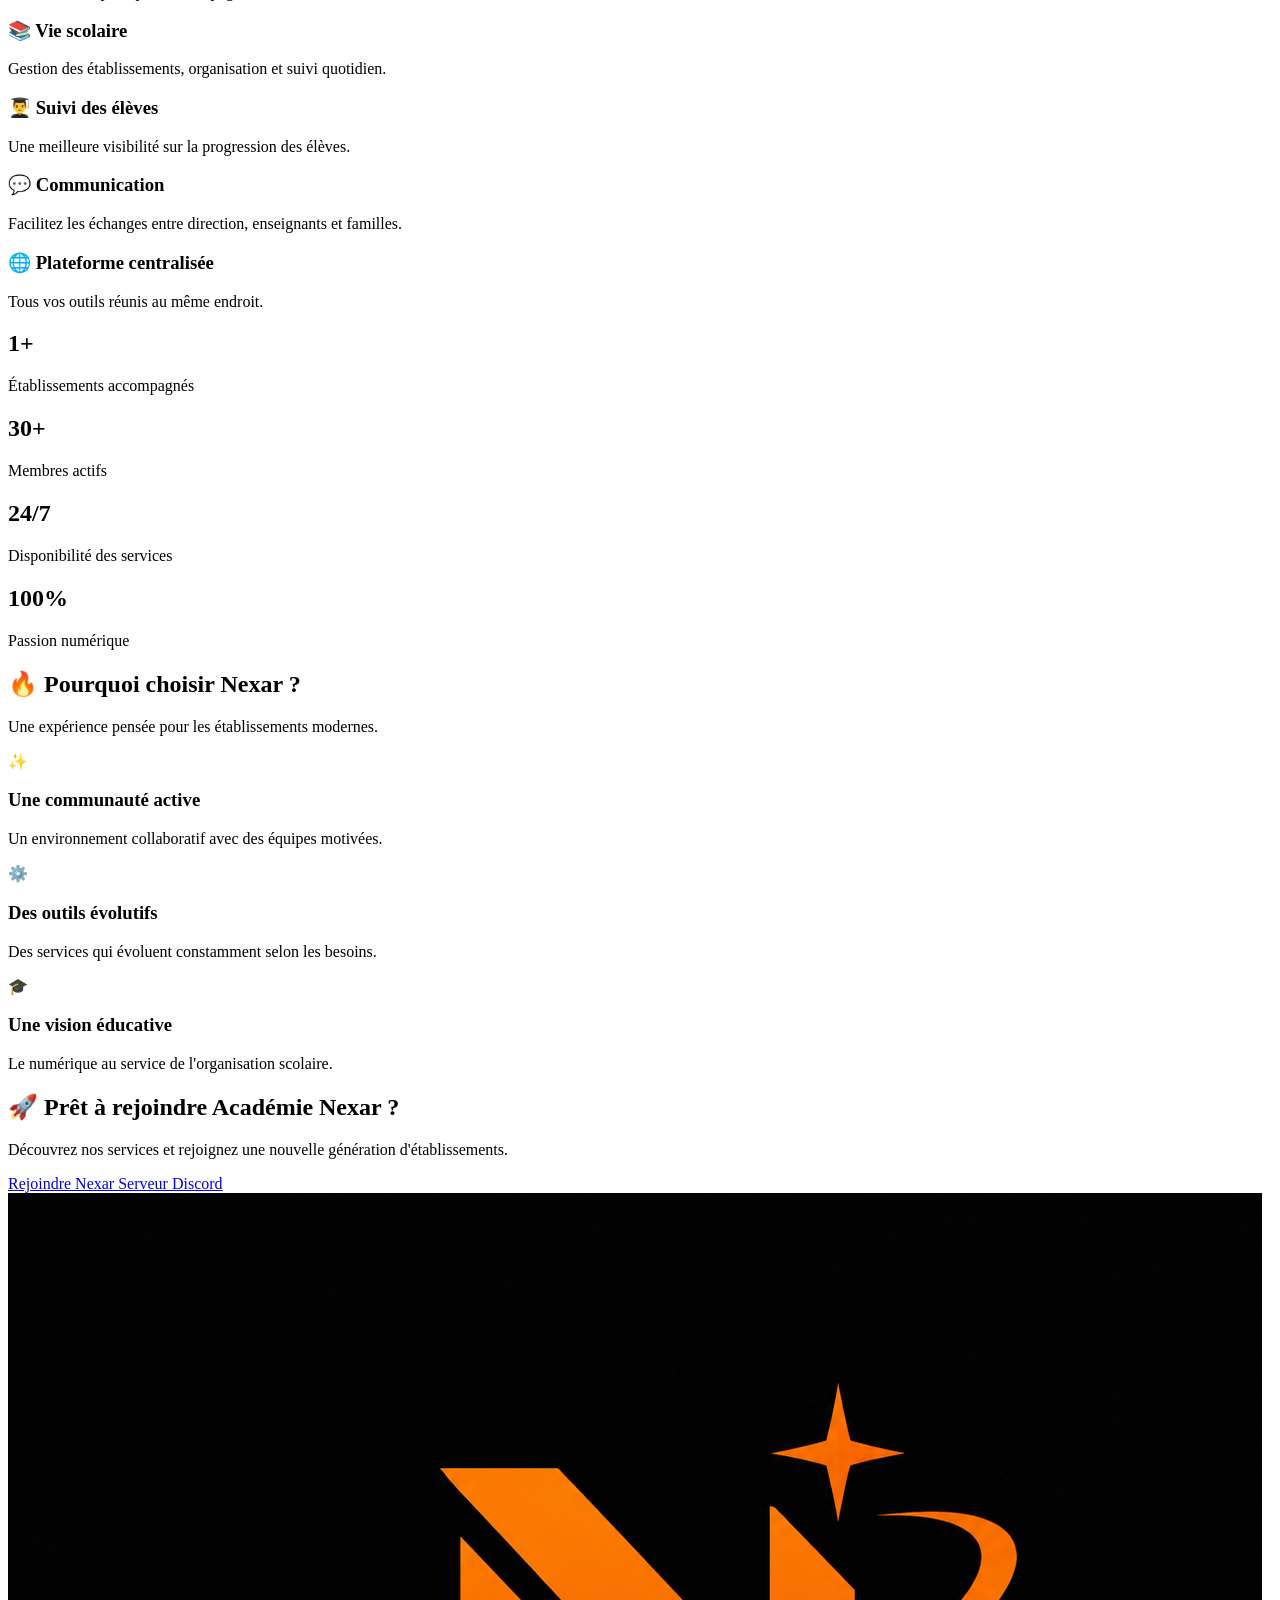
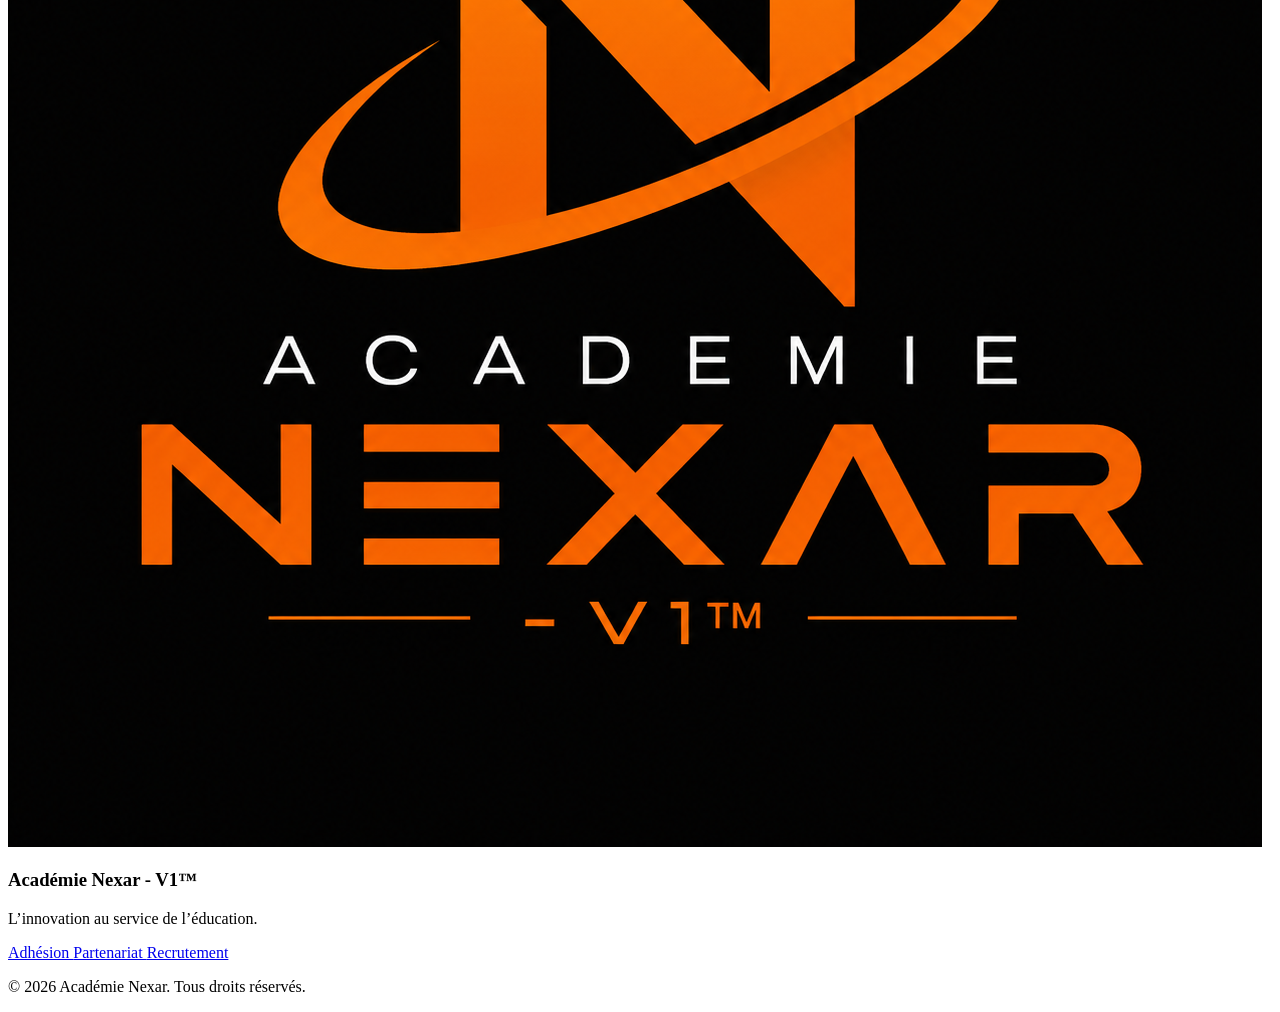
==== commit fe803bd9: "Revise navigation, hero, and services sections in index.html Updated navigation structure, improved " ====
--- a/index.html
+++ b/index.html
@@ -19,254 +19,622 @@
 <div class="background"></div>
 
 
-
-<nav>
-
-<div class="nav-logo">
+<!-- NAVIGATION -->
+
+<nav class="navbar">
+
+<div class="nav-container">
+
+
+<div class="brand">
+
+<img src="logo.png" alt="Académie Nexar">
+
+<span>
+Académie Nexar
+</span>
+
+</div>
+
+
+
+<div class="nav-links">
+
+<a href="index.html">
+Accueil
+</a>
+
+<a href="#services">
+Services
+</a>
+
+<a href="adhesion.html">
+Adhésion
+</a>
+
+<a href="partenariat.html">
+Partenariat
+</a>
+
+<a href="recrutement.html">
+Recrutement
+</a>
+
+<a class="discord-btn" href="https://discord.gg/2ywmXFAw8h">
+Discord
+</a>
+
+
+</div>
+
+
+</div>
+
+</nav>
+
+
+
+
+
+<!-- HERO -->
+
+
+<header class="hero">
+
+
+<div class="hero-content">
+
+
+<div class="logo-box">
+
+<img src="logo.png" class="hero-logo">
+
+</div>
+
+
+
+<h1>
+
+Académie 
+<span>Nexar</span>
+- V1™️
+
+</h1>
+
+
+
+<p>
+
+La nouvelle génération de plateformes numériques
+pour les établissements scolaires.
+
+</p>
+
+
+
+<div class="hero-buttons">
+
+
+<a href="#services" class="primary-btn">
+
+Découvrir nos services
+
+</a>
+
+
+
+<a href="https://discord.gg/2ywmXFAw8h" class="secondary-btn">
+
+Rejoindre Discord
+
+</a>
+
+
+
+</div>
+
+
+
+</div>
+
+
+</header>
+
+
+
+
+
+
+<!-- PRESENTATION -->
+
+
+<section class="section reveal">
+
+
+<div class="section-title">
+
+<h2>
+🎓 Une académie pensée pour l'avenir
+</h2>
+
+
+<p>
+Simplifiez la gestion de votre établissement avec des outils modernes,
+sécurisés et adaptés aux besoins éducatifs.
+</p>
+
+
+</div>
+
+
+
+
+<div class="features">
+
+
+<div class="feature-card">
+
+<div class="icon">
+🚀
+</div>
+
+
+<h3>
+Innovation
+</h3>
+
+
+<p>
+Des solutions numériques modernes pour améliorer l'expérience scolaire.
+</p>
+
+
+</div>
+
+
+
+
+
+<div class="feature-card">
+
+
+<div class="icon">
+🔐
+</div>
+
+
+<h3>
+Sécurité
+</h3>
+
+
+<p>
+Une organisation pensée pour protéger vos données.
+</p>
+
+
+</div>
+
+
+
+
+
+<div class="feature-card">
+
+
+<div class="icon">
+⚡
+</div>
+
+
+<h3>
+Performance
+</h3>
+
+
+<p>
+Des outils rapides et accessibles à tout moment.
+</p>
+
+
+</div>
+
+
+</div>
+
+
+</section>
+
+
+
+
+
+<!-- SERVICES -->
+
+
+<section id="services" class="section">
+
+
+<div class="section-title">
+
+
+<h2>
+💻 Nos solutions
+</h2>
+
+
+<p>
+Une suite complète pour accompagner les établissements.
+</p>
+
+
+</div>
+
+
+
+<div class="services-grid">
+
+
+
+<div class="service-card reveal">
+
+
+<h3>
+📚 Vie scolaire
+</h3>
+
+
+<p>
+Gestion des établissements, organisation et suivi quotidien.
+</p>
+
+
+</div>
+
+
+
+
+
+<div class="service-card reveal">
+
+
+<h3>
+👨‍🎓 Suivi des élèves
+</h3>
+
+
+<p>
+Une meilleure visibilité sur la progression des élèves.
+</p>
+
+
+</div>
+
+
+
+
+
+<div class="service-card reveal">
+
+
+<h3>
+💬 Communication
+</h3>
+
+
+<p>
+Facilitez les échanges entre direction, enseignants et familles.
+</p>
+
+
+</div>
+
+
+
+<div class="service-card reveal">
+
+
+<h3>
+🌐 Plateforme centralisée
+</h3>
+
+
+<p>
+Tous vos outils réunis au même endroit.
+</p>
+
+
+</div>
+
+
+
+</div>
+
+
+</section>
+<!-- STATISTIQUES -->
+
+<section class="stats-section reveal">
+
+
+<div class="stats">
+
+
+<div class="stat-card">
+
+<h2>
+1+
+</h2>
+
+<p>
+Établissements accompagnés
+</p>
+
+</div>
+
+
+
+<div class="stat-card">
+
+<h2>
+30+
+</h2>
+
+<p>
+Membres actifs
+</p>
+
+</div>
+
+
+
+
+<div class="stat-card">
+
+<h2>
+24/7
+</h2>
+
+<p>
+Disponibilité des services
+</p>
+
+</div>
+
+
+
+
+<div class="stat-card">
+
+<h2>
+100%
+</h2>
+
+<p>
+Passion numérique
+</p>
+
+</div>
+
+
+</div>
+
+
+</section>
+
+
+
+
+
+
+
+<!-- POURQUOI NEXAR -->
+
+
+<section class="section reveal">
+
+
+<div class="section-title">
+
+
+<h2>
+🔥 Pourquoi choisir Nexar ?
+</h2>
+
+
+<p>
+Une expérience pensée pour les établissements modernes.
+</p>
+
+
+</div>
+
+
+
+
+<div class="why-grid">
+
+
+
+<div class="why-card">
+
+<span>
+✨
+</span>
+
+<h3>
+Une communauté active
+</h3>
+
+<p>
+Un environnement collaboratif avec des équipes motivées.
+</p>
+
+</div>
+
+
+
+
+
+<div class="why-card">
+
+<span>
+⚙️
+</span>
+
+<h3>
+Des outils évolutifs
+</h3>
+
+<p>
+Des services qui évoluent constamment selon les besoins.
+</p>
+
+</div>
+
+
+
+
+
+<div class="why-card">
+
+<span>
+🎓
+</span>
+
+<h3>
+Une vision éducative
+</h3>
+
+<p>
+Le numérique au service de l'organisation scolaire.
+</p>
+
+</div>
+
+
+</div>
+
+
+</section>
+
+
+
+
+
+
+
+
+<!-- CALL TO ACTION -->
+
+
+<section class="cta reveal">
+
+
+<div>
+
+
+<h2>
+🚀 Prêt à rejoindre Académie Nexar ?
+</h2>
+
+
+<p>
+Découvrez nos services et rejoignez une nouvelle génération d'établissements.
+</p>
+
+
+
+<div class="cta-buttons">
+
+
+<a href="adhesion.html" class="primary-btn">
+
+Rejoindre Nexar
+
+</a>
+
+
+
+<a href="https://discord.gg/2ywmXFAw8h" class="secondary-btn">
+
+Serveur Discord
+
+</a>
+
+
+
+</div>
+
+
+
+</div>
+
+
+</section>
+
+
+
+
+
+
+
+
+
+<!-- FOOTER -->
+
+
+<footer>
+
+
+<div class="footer-logo">
+
 <img src="logo.png">
-</div>
-
-
-<div class="links">
-
-<a href="index.html">Accueil</a>
-<a href="#services">Services</a>
-<a href="adhesion.html">Adhésion</a>
-<a href="partenariat.html">Partenariat</a>
-<a href="recrutement.html">Recrutement</a>
-
-</div>
-
-</nav>
-
-
-
-
-<header class="hero">
-
-
-<img class="main-logo" src="logo.png">
-
-
-<h1>
-🎓 Académie <span>Nexar</span> - V1™️
-</h1>
-
-
-<p>
-La nouvelle génération de gestion numérique pour les établissements scolaires.
-</p>
-
-
-<div class="buttons">
-
-<a href="https://discord.gg/2ywmXFAw8h" class="button">
-Rejoindre Discord
-</a>
-
-
-<a href="#services" class="button second">
-Découvrir nos services
-</a>
-
-
-</div>
-
-
-</header>
-
-
-
-
-
-<section class="presentation reveal">
-
-
-<h2>
-Une académie pensée pour l'avenir
-</h2>
-
-
-<p>
-
-Académie Nexar - V1™️ propose une nouvelle manière
-de gérer les établissements scolaires grâce à des outils numériques modernes,
-sécurisés et accessibles.
-
-</p>
-
-
-<p>
-
-Notre objectif : simplifier le quotidien des directions,
-enseignants, élèves et membres administratifs.
-
-</p>
-
-
-</section>
-
-
-
-
-
-
-
-<section id="services" class="services">
-
-
-<h2>
-💻 Nos services
-</h2>
-
-
-
-<div class="cards">
-
-
-
-<div class="card reveal">
-
-<h3>
-📚 Vie scolaire
-</h3>
-
-<p>
-Gestion des établissements, organisation et suivi quotidien.
-</p>
-
-</div>
-
-
-
-<div class="card reveal">
-
-<h3>
-👨‍🎓 Suivi élèves
-</h3>
-
-<p>
-Un suivi clair et efficace pour améliorer l'organisation.
-</p>
-
-</div>
-
-
-
-
-<div class="card reveal">
-
-<h3>
-💬 Communication
-</h3>
-
-<p>
-Facilitez les échanges entre équipes, élèves et familles.
-</p>
-
-</div>
-
-
-
-
-
-<div class="card reveal">
-
-<h3>
-🔐 Sécurité
-</h3>
-
-<p>
-Des outils modernes conçus pour protéger vos données.
-</p>
-
-</div>
-
-
-
-
-
-</div>
-
-
-</section>
-
-
-
-
-
-
-
-<section class="why reveal">
-
-
-<h2>
-🚀 Pourquoi Nexar ?
-</h2>
-
-
-<ul>
-
-<li>✨ Une expérience moderne</li>
-
-<li>🔥 Une communauté active</li>
-
-<li>🎓 Une organisation adaptée aux établissements</li>
-
-<li>⚡ Une évolution constante des services</li>
-
-</ul>
-
-
-</section>
-
-
-
-
-
-
-
-
-<section class="join reveal">
-
-
-<h2>
-Prêt à rejoindre la nouvelle génération ?
-</h2>
-
-
-<p>
-Découvrez nos offres d'adhésion, partenariats et recrutements.
-</p>
-
-
-<div>
-
-
-<a class="button" href="adhesion.html">
-Rejoindre Nexar
-</a>
-
-
-</div>
-
-
-</section>
-
-
-
-
-
-
-
-<footer>
-
-
-<img src="logo.png">
-
-
-<p>
-© Académie Nexar - V1™️
+
+
+</div>
+
+
+
+<h3>
+Académie Nexar - V1™️
+</h3>
+
+
+
+<p>
+L’innovation au service de l’éducation.
+</p>
+
+
+
+<div class="footer-links">
+
+
+<a href="adhesion.html">
+Adhésion
+</a>
+
+
+<a href="partenariat.html">
+Partenariat
+</a>
+
+
+<a href="recrutement.html">
+Recrutement
+</a>
+
+
+
+</div>
+
+
+
+<p class="copyright">
+
+© 2026 Académie Nexar. Tous droits réservés.
+
 </p>
 
 
@@ -277,6 +645,7 @@
 
 
 
+
 <script src="script.js"></script>
 
 
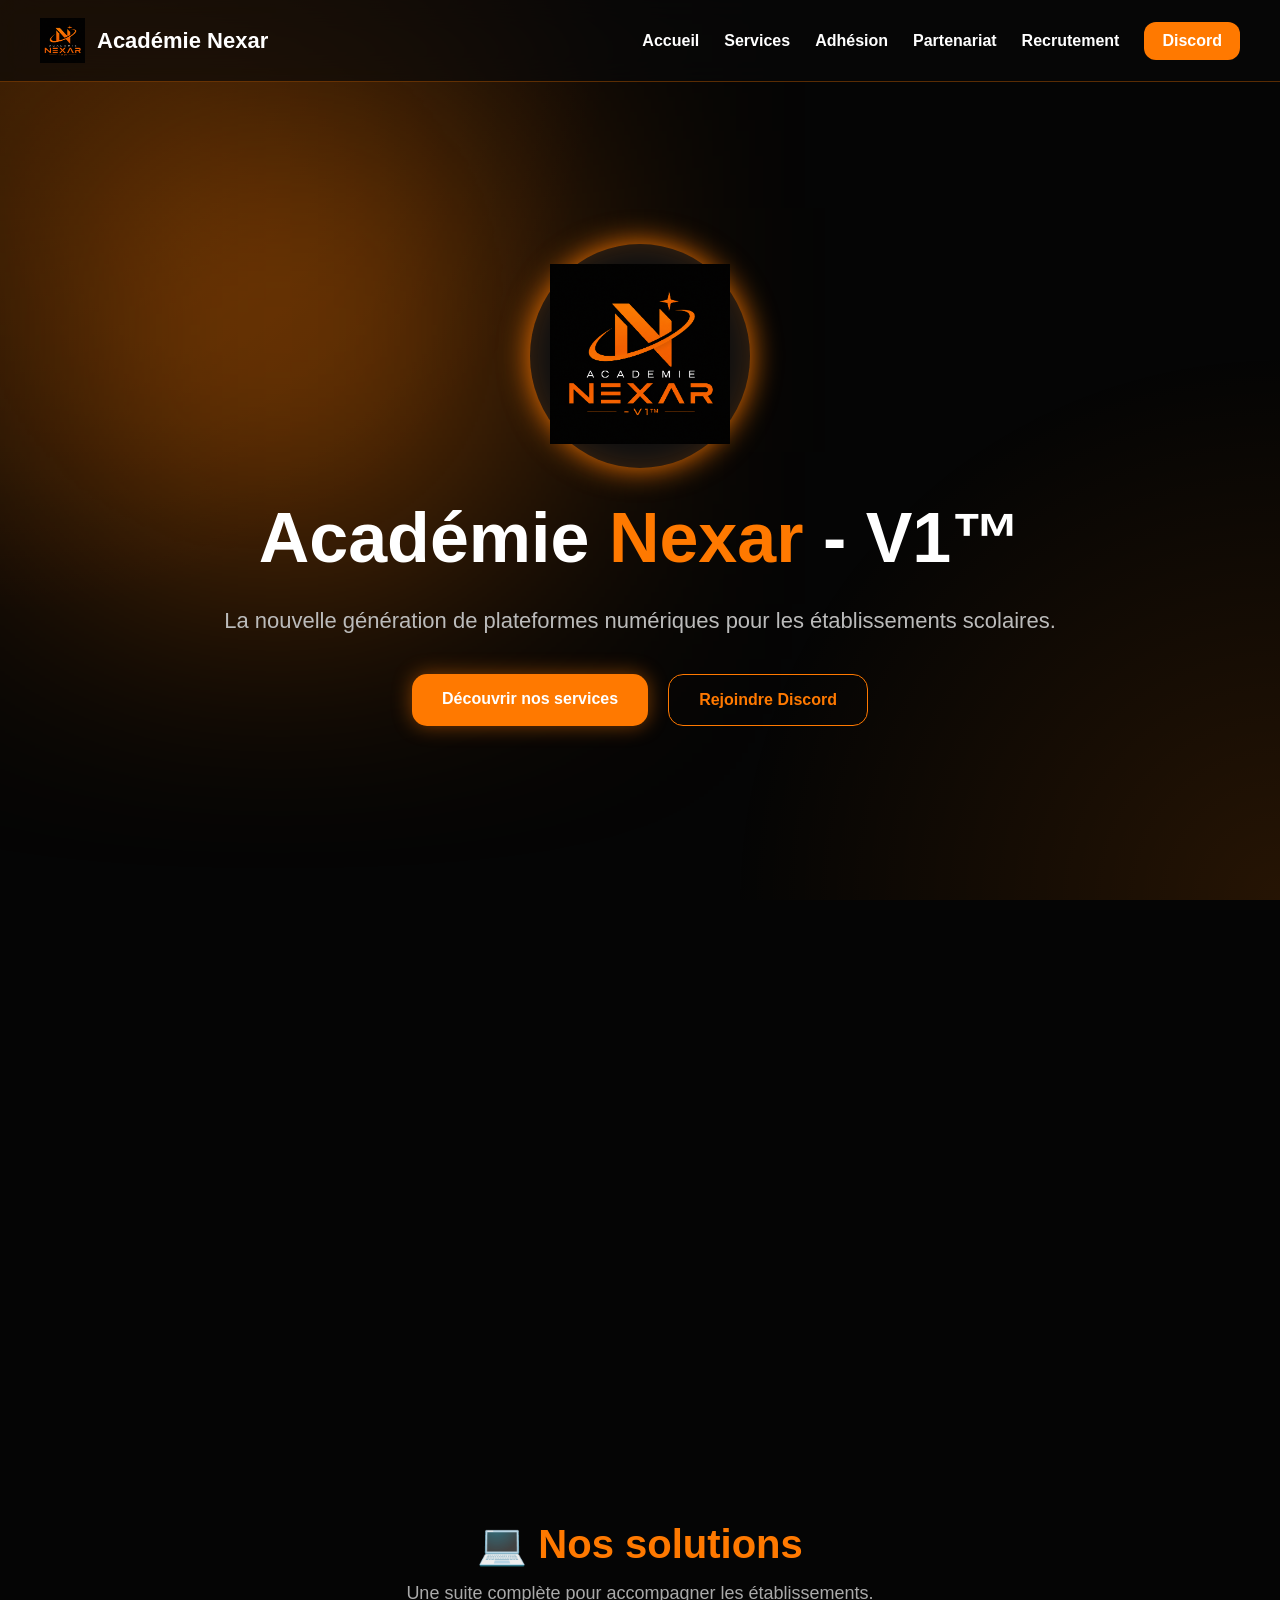
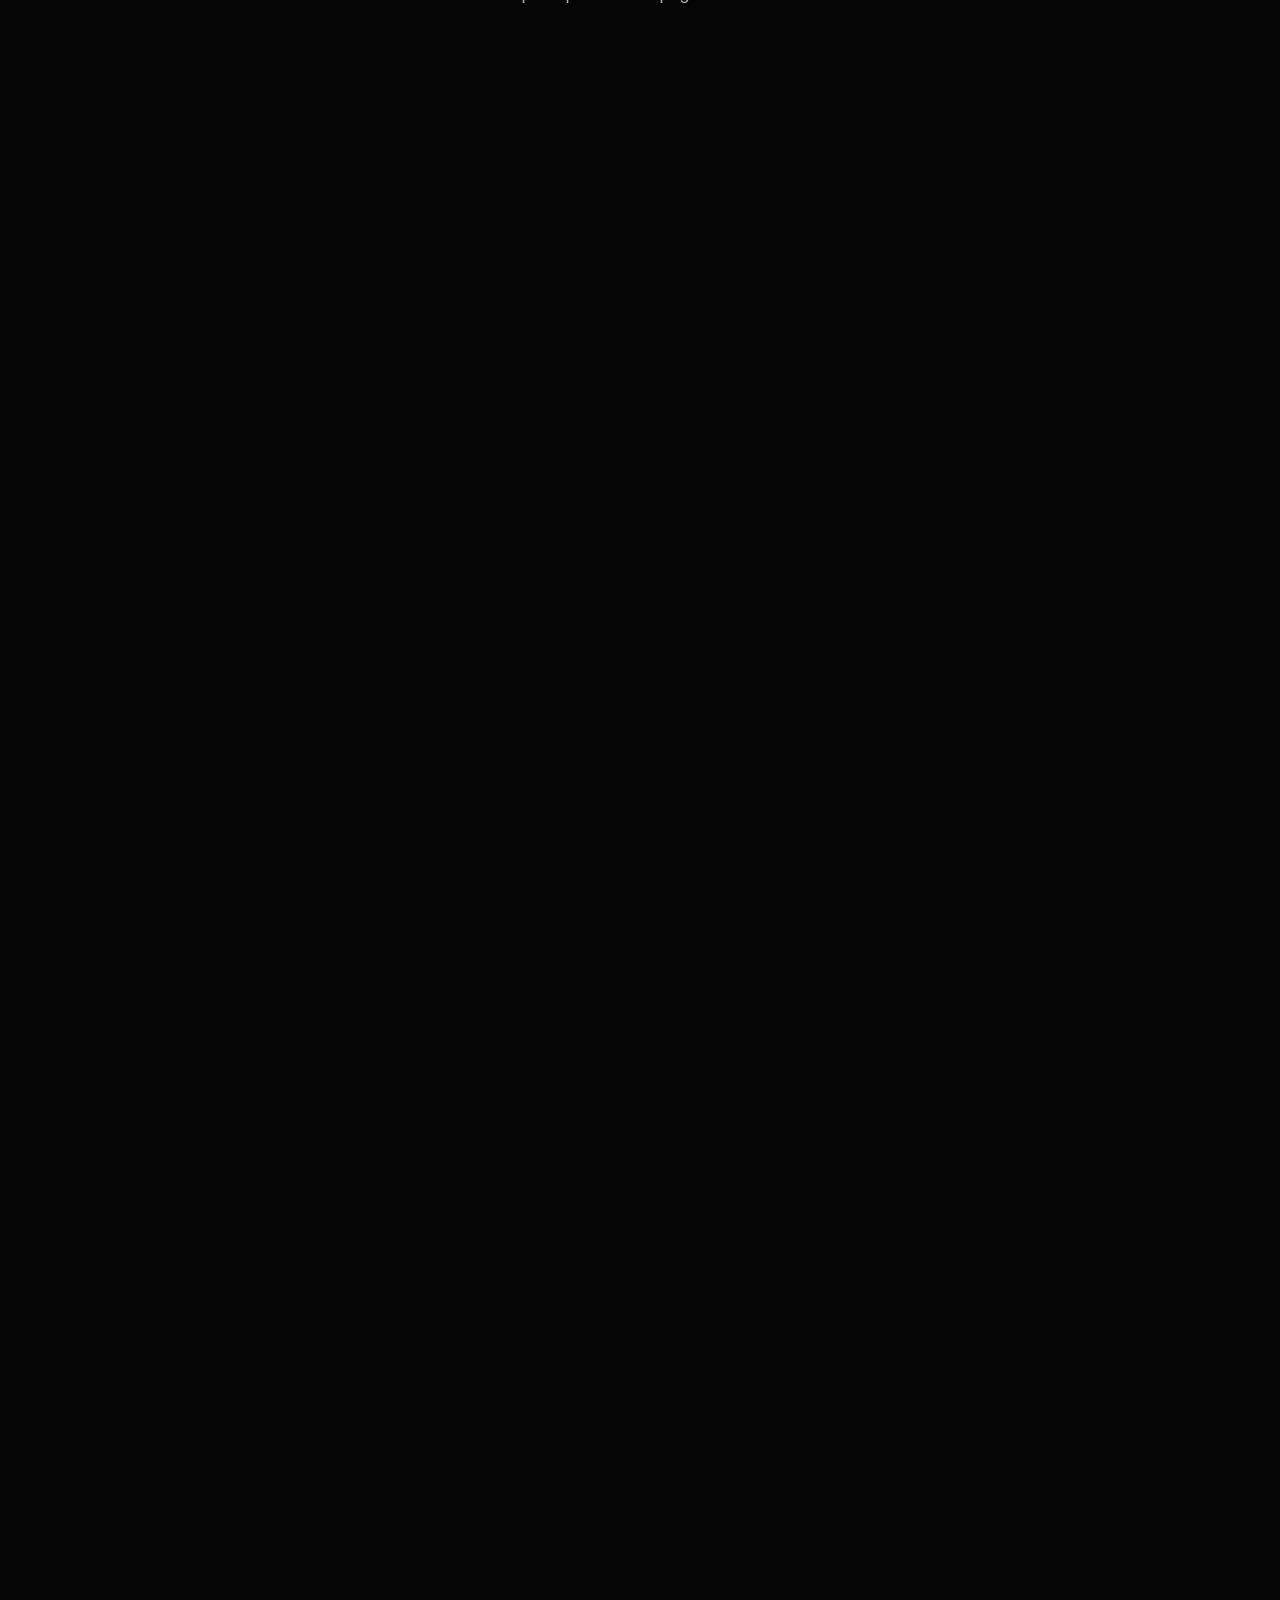
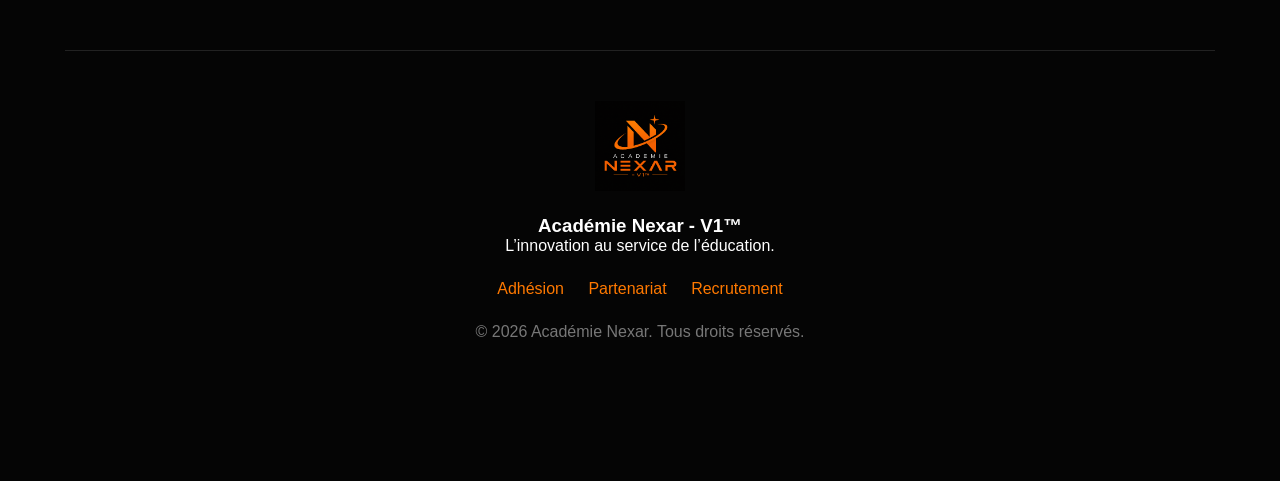
==== commit ccaab0fb: "Revise service cards in index.html Updated service cards with new titles and descriptions." ====
--- a/index.html
+++ b/index.html
@@ -270,89 +270,87 @@
 
 </div>
 
-
-
 <div class="services-grid">
 
 
-
 <div class="service-card reveal">
 
-
-<h3>
-📚 Vie scolaire
-</h3>
-
-
-<p>
-Gestion des établissements, organisation et suivi quotidien.
-</p>
-
-
-</div>
-
-
+<h3>
+📚 Pronote
+</h3>
+
+<p>
+Une gestion complète de la vie scolaire : notes, absences, retards et suivi des élèves.
+</p>
+
+</div>
 
 
 
 <div class="service-card reveal">
 
-
-<h3>
-👨‍🎓 Suivi des élèves
-</h3>
-
-
-<p>
-Une meilleure visibilité sur la progression des élèves.
-</p>
-
-
-</div>
-
+<h3>
+🌐 ENT
+</h3>
+
+<p>
+Un espace numérique de travail permettant aux élèves, enseignants et familles de communiquer facilement.
+</p>
+
+</div>
 
 
 
 
 <div class="service-card reveal">
 
-
-<h3>
-💬 Communication
-</h3>
-
-
-<p>
-Facilitez les échanges entre direction, enseignants et familles.
-</p>
-
-
-</div>
+<h3>
+🧠 Pix
+</h3>
+
+<p>
+Une plateforme dédiée au développement et au suivi des compétences numériques.
+</p>
+
+</div>
+
+
 
 
 
 <div class="service-card reveal">
 
-
-<h3>
-🌐 Plateforme centralisée
-</h3>
-
-
-<p>
-Tous vos outils réunis au même endroit.
-</p>
-
-
-</div>
-
-
-
-</div>
-
-
-</section>
-<!-- STATISTIQUES -->
+<h3>
+☁️ Nextcloud
+</h3>
+
+<p>
+Un espace cloud sécurisé pour stocker, partager et collaborer avec vos documents.
+</p>
+
+</div>
+
+
+
+
+
+<div class="service-card reveal">
+
+<h3>
+🖥️ Site Internet
+</h3>
+
+<p>
+Un site moderne pour présenter votre établissement et informer votre communauté.
+</p>
+
+</div>
+
+
+
+</div>
+  
+  <!-- STATISTIQUES -->
 
 <section class="stats-section reveal">
 
--- a/style.css
+++ b/style.css
@@ -0,0 +1,799 @@
+/* =========================
+   ACADEMIE NEXAR V1
+   STYLE PREMIUM
+========================= */
+
+
+*{
+    margin:0;
+    padding:0;
+    box-sizing:border-box;
+    font-family:"Segoe UI", Arial, sans-serif;
+}
+
+
+html{
+    scroll-behavior:smooth;
+}
+
+
+body{
+
+    background:#050505;
+    color:white;
+    overflow-x:hidden;
+
+}
+
+
+
+
+/* =========================
+   BACKGROUND ANIME
+========================= */
+
+
+.background{
+
+    position:fixed;
+    width:100%;
+    height:100%;
+
+    background:
+    radial-gradient(circle at top left,#ff790033,transparent 40%),
+    radial-gradient(circle at bottom right,#ff790022,transparent 35%);
+
+    z-index:-1;
+
+}
+
+
+
+.background::before{
+
+    content:"";
+
+    position:absolute;
+
+    width:300px;
+    height:300px;
+
+    background:#ff7900;
+
+    filter:blur(150px);
+
+    top:20%;
+    left:10%;
+
+    animation:moveGlow 8s infinite alternate;
+
+}
+
+
+
+@keyframes moveGlow{
+
+from{
+transform:translate(0,0);
+}
+
+to{
+transform:translate(300px,150px);
+}
+
+}
+
+
+
+
+
+
+/* =========================
+   NAVBAR
+========================= */
+
+
+.navbar{
+
+position:fixed;
+
+top:0;
+left:0;
+
+width:100%;
+
+padding:18px 40px;
+
+background:#080808aa;
+
+backdrop-filter:blur(15px);
+
+border-bottom:1px solid #ff790055;
+
+z-index:100;
+
+}
+
+
+
+.nav-container{
+
+display:flex;
+
+align-items:center;
+
+justify-content:space-between;
+
+}
+
+
+
+.brand{
+
+display:flex;
+
+align-items:center;
+
+gap:12px;
+
+font-size:22px;
+
+font-weight:700;
+
+}
+
+
+
+.brand img{
+
+width:45px;
+
+height:45px;
+
+object-fit:contain;
+
+}
+
+
+
+.nav-links{
+
+display:flex;
+
+align-items:center;
+
+gap:25px;
+
+}
+
+
+
+.nav-links a{
+
+color:white;
+
+text-decoration:none;
+
+font-weight:600;
+
+transition:.3s;
+
+}
+
+
+
+.nav-links a:hover{
+
+color:#ff7900;
+
+transform:translateY(-3px);
+
+}
+
+
+
+
+
+.discord-btn{
+
+background:#ff7900;
+
+padding:10px 18px;
+
+border-radius:12px;
+
+}
+
+
+
+.discord-btn:hover{
+
+background:white;
+
+color:#ff7900!important;
+
+}
+
+
+
+
+
+/* =========================
+   HERO
+========================= */
+
+
+.hero{
+
+min-height:100vh;
+
+display:flex;
+
+align-items:center;
+
+justify-content:center;
+
+text-align:center;
+
+padding:120px 20px 50px;
+
+}
+
+
+
+.hero-content{
+
+max-width:900px;
+
+}
+
+
+
+.logo-box{
+
+display:inline-block;
+
+padding:20px;
+
+border-radius:50%;
+
+background:#111;
+
+box-shadow:
+0 0 30px #ff7900,
+inset 0 0 30px #ff790033;
+
+animation:floating 4s infinite ease-in-out;
+
+}
+
+
+
+.hero-logo{
+
+width:180px;
+
+height:180px;
+
+object-fit:contain;
+
+}
+
+
+
+@keyframes floating{
+
+50%{
+
+transform:translateY(-15px);
+
+}
+
+}
+
+
+
+.hero h1{
+
+font-size:70px;
+
+margin:30px 0;
+
+}
+
+
+
+.hero h1 span{
+
+color:#ff7900;
+
+}
+
+
+
+.hero p{
+
+font-size:22px;
+
+color:#bbb;
+
+}
+
+
+
+
+
+/* BUTTONS */
+
+
+.hero-buttons,
+.cta-buttons{
+
+margin-top:40px;
+
+display:flex;
+
+justify-content:center;
+
+gap:20px;
+
+flex-wrap:wrap;
+
+}
+
+
+
+.primary-btn,
+.secondary-btn{
+
+padding:16px 30px;
+
+border-radius:15px;
+
+text-decoration:none;
+
+font-weight:700;
+
+transition:.35s;
+
+}
+
+
+
+.primary-btn{
+
+background:#ff7900;
+
+color:white;
+
+box-shadow:0 0 20px #ff790077;
+
+}
+
+
+
+.primary-btn:hover{
+
+transform:scale(1.08);
+
+box-shadow:0 0 40px #ff7900;
+
+}
+
+
+
+.secondary-btn{
+
+border:1px solid #ff7900;
+
+color:#ff7900;
+
+}
+
+
+
+.secondary-btn:hover{
+
+background:#ff7900;
+
+color:white;
+
+transform:scale(1.08);
+
+}
+
+
+
+
+
+/* =========================
+   SECTIONS
+========================= */
+
+
+.section{
+
+max-width:1200px;
+
+margin:auto;
+
+padding:90px 25px;
+
+}
+
+
+
+.section-title{
+
+text-align:center;
+
+margin-bottom:50px;
+
+}
+
+
+
+.section-title h2{
+
+font-size:40px;
+
+color:#ff7900;
+
+margin-bottom:15px;
+
+}
+
+
+
+.section-title p{
+
+color:#aaa;
+
+font-size:18px;
+
+}
+
+
+
+
+
+/* =========================
+   CARDS
+========================= */
+
+
+.features,
+.services-grid,
+.why-grid,
+.stats{
+
+display:grid;
+
+grid-template-columns:repeat(auto-fit,minmax(250px,1fr));
+
+gap:25px;
+
+}
+
+
+
+.feature-card,
+.service-card,
+.why-card,
+.stat-card{
+
+
+background:#111;
+
+border:1px solid #ff790033;
+
+border-radius:25px;
+
+padding:35px;
+
+transition:.4s;
+
+position:relative;
+
+overflow:hidden;
+
+}
+
+
+
+.feature-card::before,
+.service-card::before,
+.why-card::before{
+
+
+content:"";
+
+position:absolute;
+
+width:100%;
+
+height:3px;
+
+background:#ff7900;
+
+top:0;
+
+left:-100%;
+
+transition:.5s;
+
+}
+
+
+
+.feature-card:hover::before,
+.service-card:hover::before,
+.why-card:hover::before{
+
+left:0;
+
+}
+
+
+
+
+.feature-card:hover,
+.service-card:hover,
+.why-card:hover,
+.stat-card:hover{
+
+
+transform:translateY(-12px);
+
+box-shadow:0 0 35px #ff790044;
+
+border-color:#ff7900;
+
+}
+
+
+
+.icon{
+
+font-size:45px;
+
+margin-bottom:20px;
+
+}
+
+
+
+.card h3,
+.feature-card h3{
+
+color:#ff7900;
+
+margin-bottom:15px;
+
+}
+
+
+
+
+
+/* =========================
+   STATS
+========================= */
+
+
+.stats-section{
+
+padding:70px 25px;
+
+max-width:1200px;
+
+margin:auto;
+
+}
+
+
+
+.stat-card{
+
+text-align:center;
+
+}
+
+
+
+.stat-card h2{
+
+font-size:45px;
+
+color:#ff7900;
+
+}
+
+
+
+
+/* =========================
+   CTA
+========================= */
+
+
+.cta{
+
+margin:80px auto;
+
+max-width:1100px;
+
+padding:60px 30px;
+
+text-align:center;
+
+background:#111;
+
+border-radius:30px;
+
+border:1px solid #ff7900;
+
+box-shadow:0 0 40px #ff790033;
+
+}
+
+
+
+.cta h2{
+
+font-size:40px;
+
+color:#ff7900;
+
+margin-bottom:20px;
+
+}
+
+
+
+
+
+/* =========================
+   FOOTER
+========================= */
+
+
+footer{
+
+text-align:center;
+
+padding:50px 20px;
+
+border-top:1px solid #222;
+
+}
+
+
+
+.footer-logo img{
+
+width:90px;
+
+margin-bottom:20px;
+
+}
+
+
+
+.footer-links{
+
+margin:25px;
+
+}
+
+
+
+.footer-links a{
+
+color:#ff7900;
+
+margin:10px;
+
+text-decoration:none;
+
+}
+
+
+
+.copyright{
+
+color:#777;
+
+margin-top:20px;
+
+}
+
+
+
+
+
+
+/* =========================
+   ANIMATION SCROLL
+========================= */
+
+
+.reveal{
+
+opacity:0;
+
+transform:translateY(40px);
+
+transition:1s;
+
+}
+
+
+.reveal.active{
+
+opacity:1;
+
+transform:none;
+
+}
+
+
+
+
+
+
+
+/* =========================
+   MOBILE
+========================= */
+
+
+@media(max-width:800px){
+
+
+.nav-container{
+
+flex-direction:column;
+
+gap:15px;
+
+}
+
+
+.nav-links{
+
+flex-wrap:wrap;
+
+justify-content:center;
+
+}
+
+
+
+.hero h1{
+
+font-size:45px;
+
+}
+
+
+
+.hero-logo{
+
+width:130px;
+
+height:130px;
+
+}
+
+
+
+.section-title h2{
+
+font-size:32px;
+
+}
+
+
+
+}
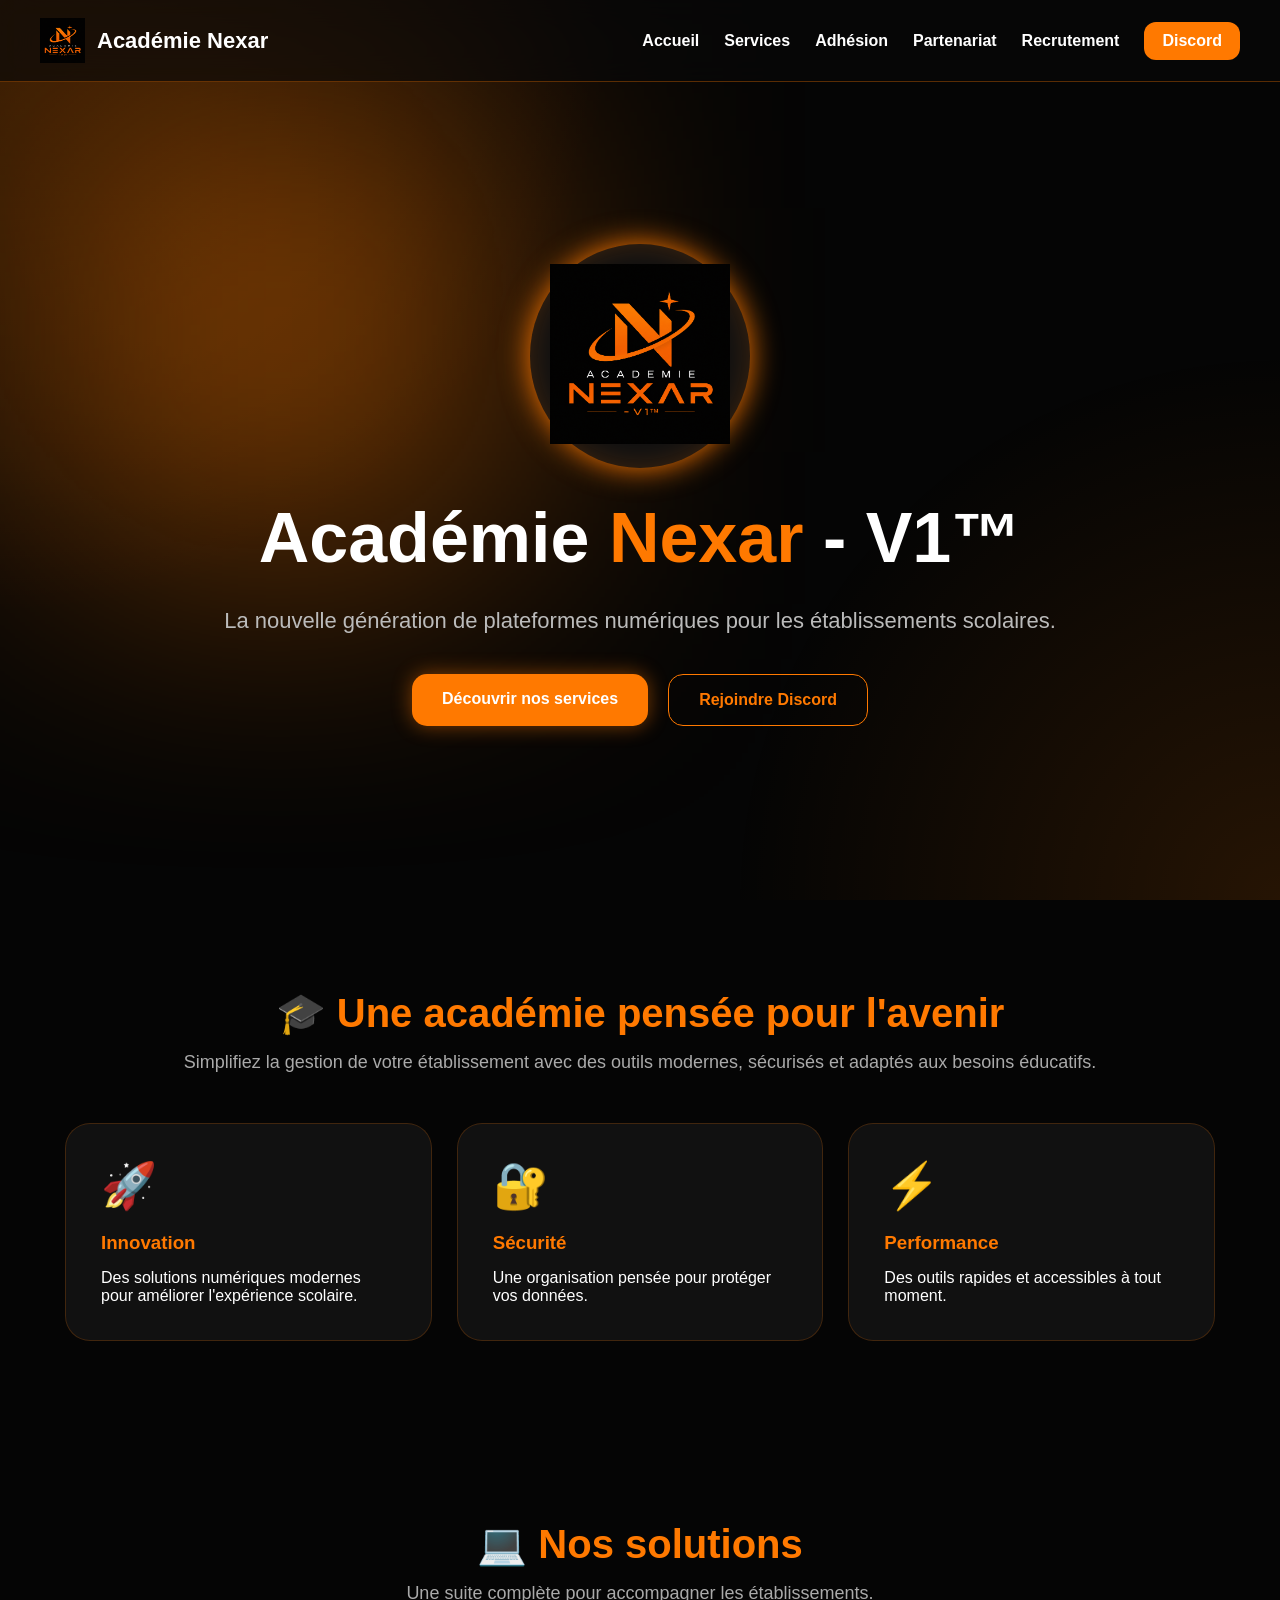
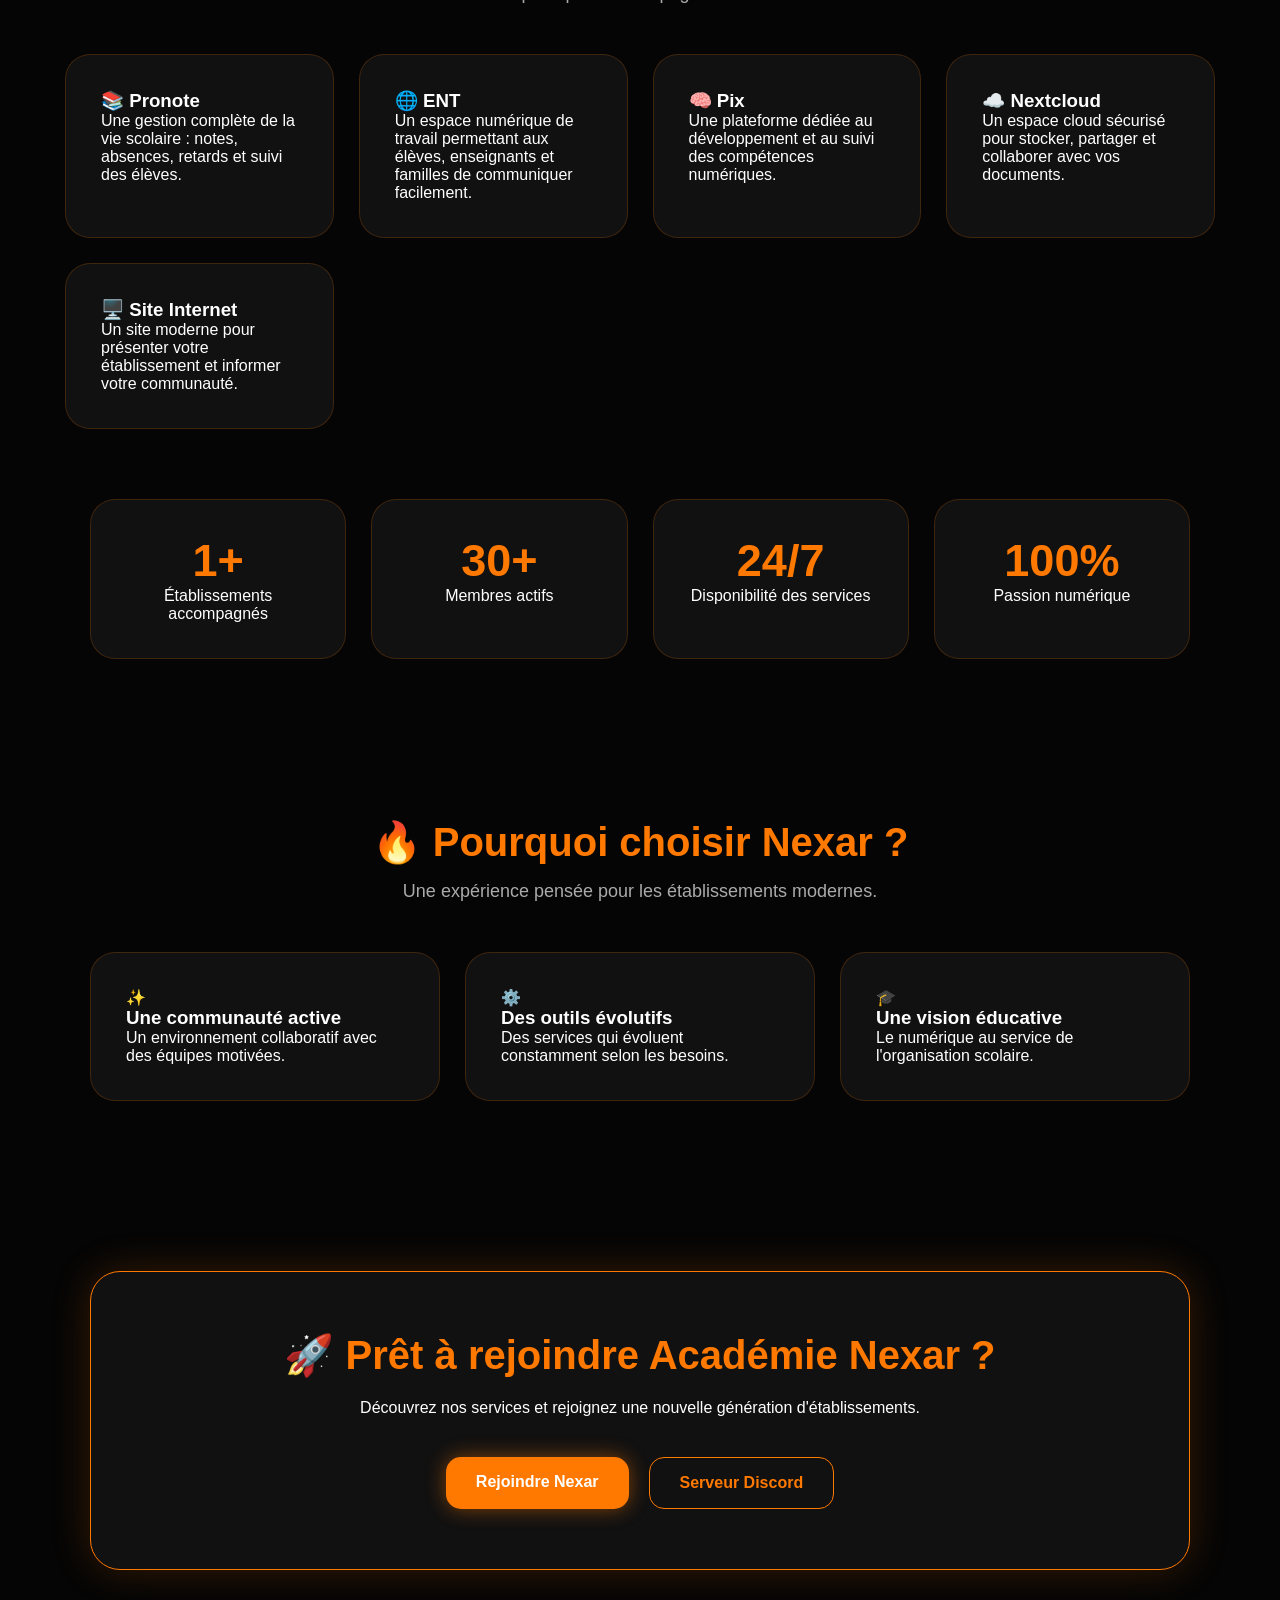
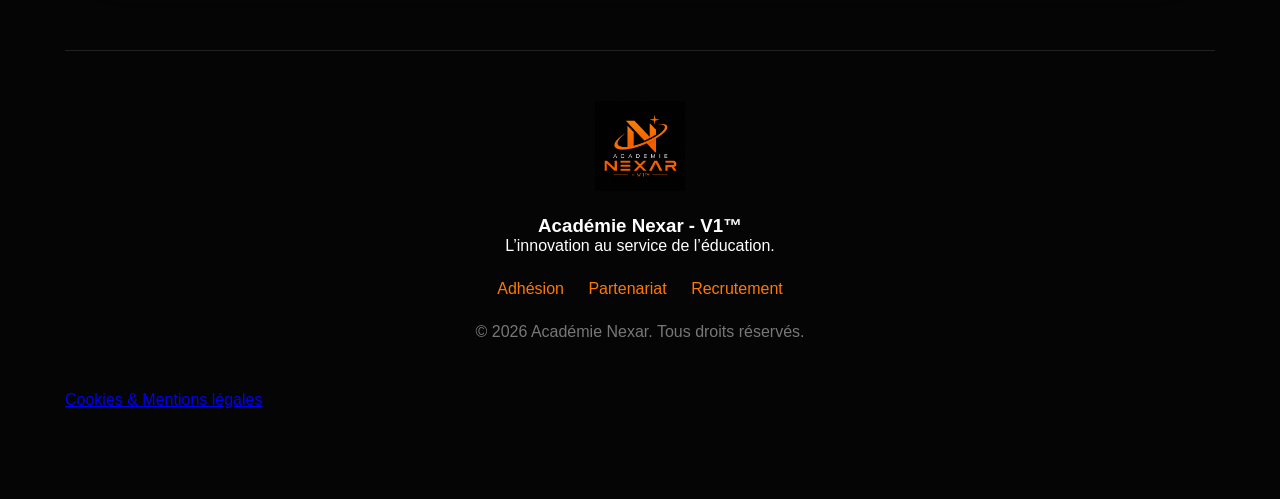
==== commit 7222e69e: "Add link to cookie.html in footer Added a link to the 'cookie.html' page in the footer." ====
--- a/index.html
+++ b/index.html
@@ -637,8 +637,9 @@
 
 
 </footer>
-
-
+<a href="cookie.html">
+Cookies & Mentions légales
+</a>
 
 
 
